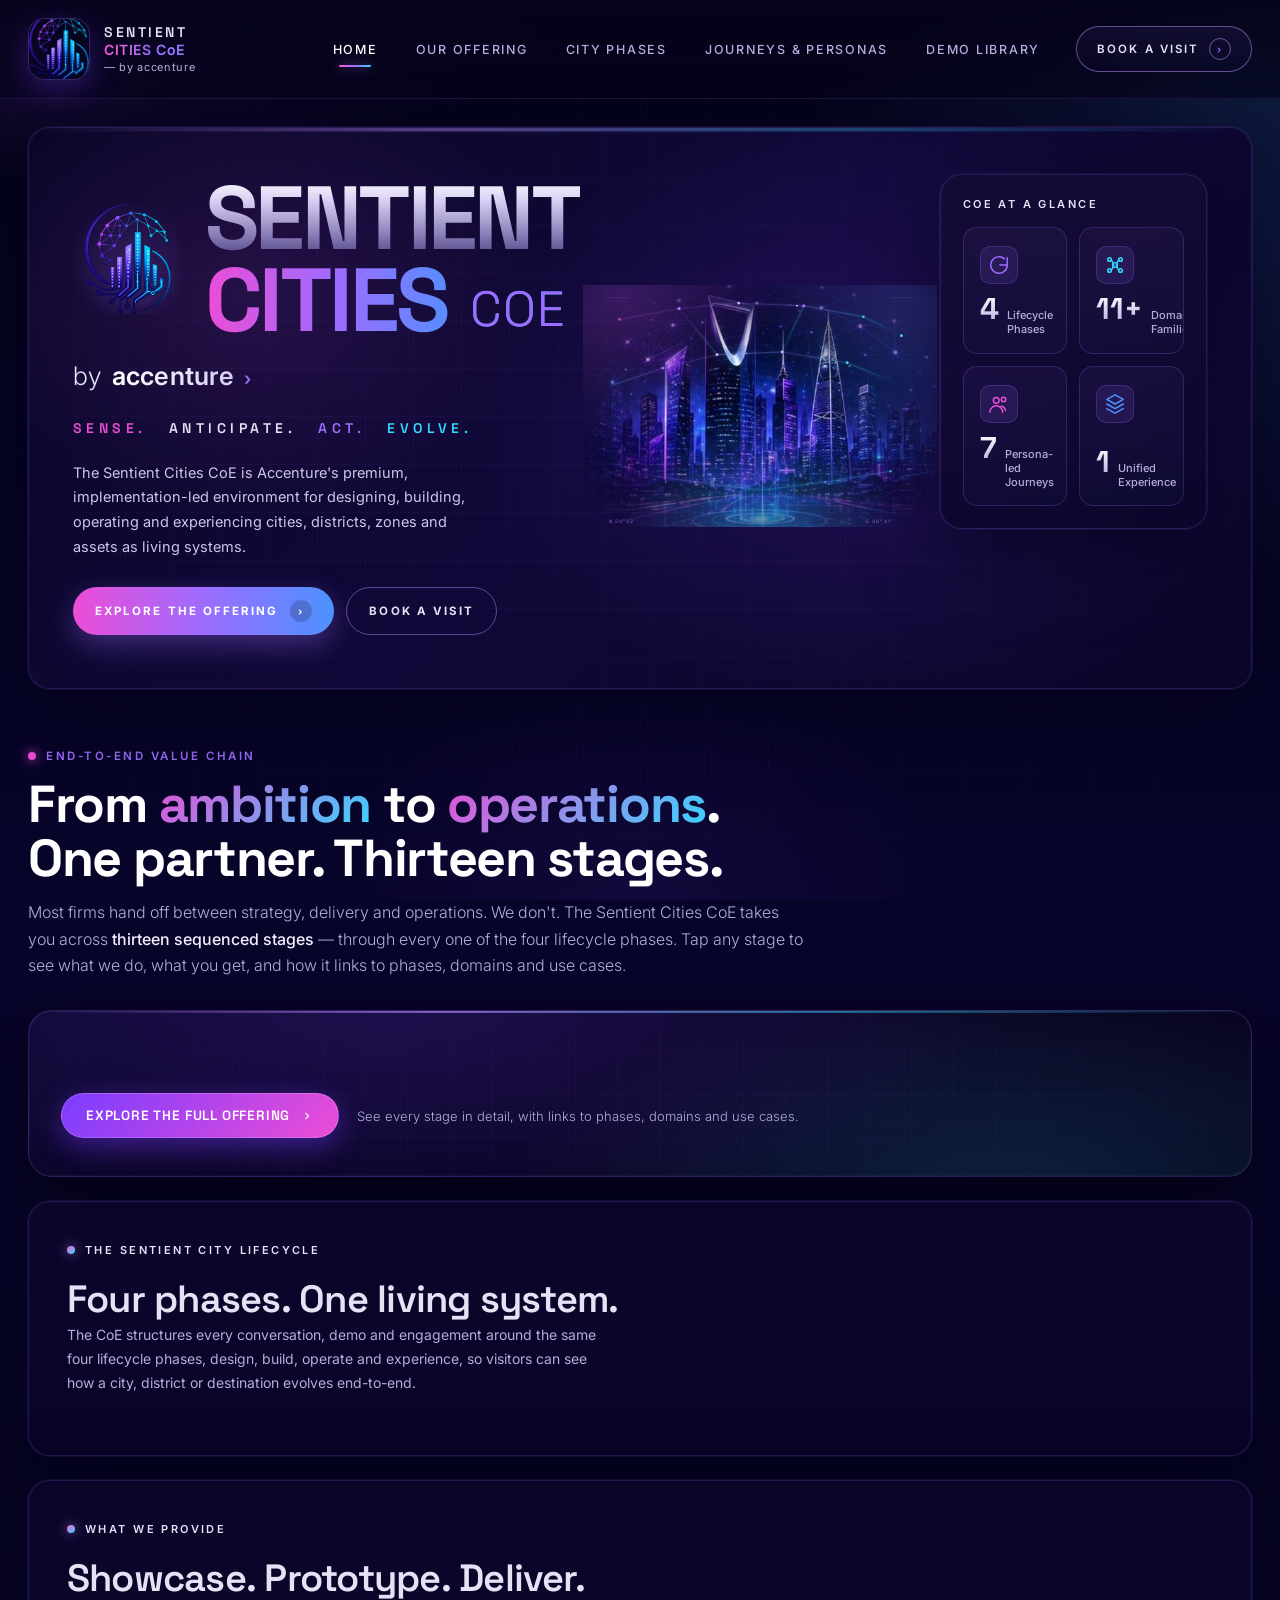
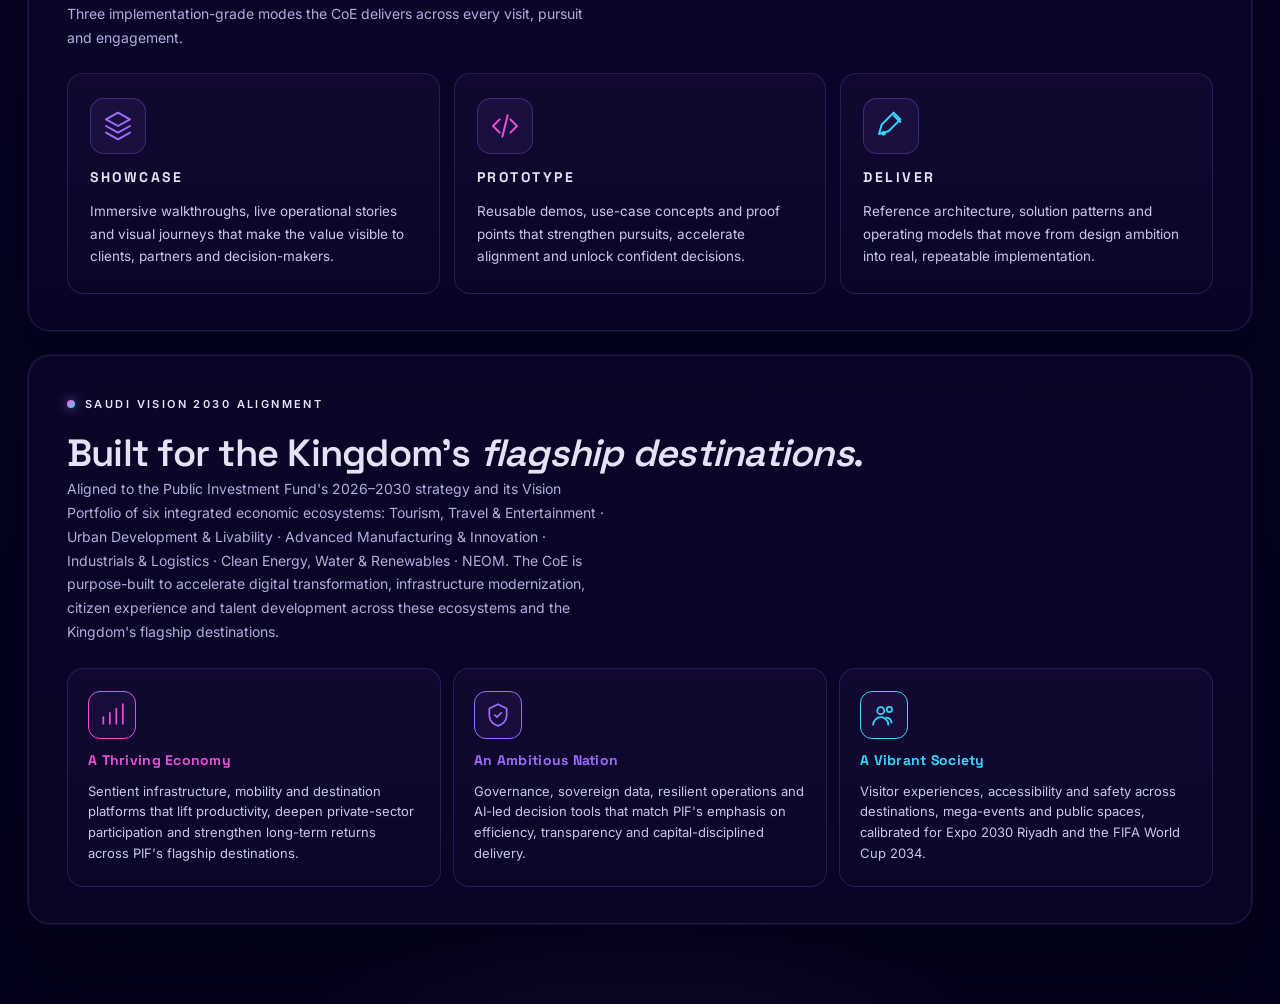
==== index.html @ a308af02 "Add files via upload" ====
<!DOCTYPE html>
<html lang="en">
<head>
<meta charset="UTF-8" />
<meta name="viewport" content="width=device-width, initial-scale=1.0" />
<title>Sentient Cities CoE | Accenture</title>
<link rel="preconnect" href="https://fonts.googleapis.com">
<link rel="preconnect" href="https://fonts.gstatic.com" crossorigin>
<link href="https://fonts.googleapis.com/css2?family=Space+Grotesk:wght@300;400;500;600;700&family=Inter:wght@300;400;500;600;700&display=swap" rel="stylesheet">
<link rel="stylesheet" href="css/main.css">
<link rel="stylesheet" href="css/chatbot.css">
</head>
<body>

<!-- ============ TOPBAR ============ -->
<header class="topbar">
  <div class="container topbar-inner">
    <div class="brand" onclick="goToView('home')" role="button" tabindex="0" aria-label="Go to Home">
      <div class="brand-mark">
        <img src="[data-uri]" alt="Sentient Cities CoE icon" />
      </div>
      <div class="brand-text">
        <span class="b1">Sentient</span>
        <span class="b2">CITIES <span class="coe">CoE</span></span>
        <span class="b3">by accenture</span>
      </div>
    </div>
    <nav class="nav">
      <button class="nav-btn active" data-view="home">Home</button>
      <button class="nav-btn" data-view="offering-view">Our Offering</button>
      <button class="nav-btn" data-view="offering">City Phases</button>
      <button class="nav-btn" data-view="journeys">Journeys &amp; Personas</button>
      <button class="nav-btn" data-view="demos">Demo Library</button>
      <button class="nav-cta" data-view="booking">Book a visit <span class="arr">›</span></button>
    </nav>
  </div>
</header>

<!-- ============ MAIN ============ -->
<main class="container">

  <!-- ====== HOME ====== -->
  <section id="home" class="view active">

    <!-- ===== HERO ===== -->
    <div class="hero">
      <div class="hero-inner">
        <!-- Copy column -->
        <div class="hero-copy">
          <div class="hero-title-row">
            <div class="hero-emblem">
              <img src="[data-uri]" alt="Sentient Cities CoE emblem" />
            </div>
            <h1>
              <span class="ln1">Sentient</span>
              <span class="ln2">Cities <span class="coe-mark">CoE</span></span>
            </h1>
          </div>
          <div class="byline">by <strong>accenture</strong> <span class="chev">›</span></div>
          <div class="signature">
            <span>Sense.</span><span>Anticipate.</span><span>Act.</span><span>Evolve.</span>
          </div>
          <p class="lede">The Sentient Cities CoE is Accenture's premium, implementation-led environment for designing, building, operating and experiencing cities, districts, zones and assets as living systems.</p>
          <div class="cta-row">
            <button class="btn primary" data-jump="offering">Explore the offering <span class="ar">›</span></button>
            <button class="btn secondary" data-jump="booking">Book a visit</button>
          </div>
        </div>

        <!-- Centerpiece visual: city skyline with neural orbit -->
        <div class="hero-visual">
          <img src="[data-uri]" alt="Sentient Saudi skyline with neural network" />
          <div class="net-overlay" aria-hidden="true">
            <svg viewBox="0 0 600 480" xmlns="http://www.w3.org/2000/svg">
              <defs>
                <linearGradient id="net-line" x1="0" y1="0" x2="1" y2="1">
                  <stop offset="0%" stop-color="#ec4dd6" stop-opacity=".0"/>
                  <stop offset="35%" stop-color="#9d6cff" stop-opacity=".55"/>
                  <stop offset="65%" stop-color="#34d8ff" stop-opacity=".55"/>
                  <stop offset="100%" stop-color="#34d8ff" stop-opacity=".0"/>
                </linearGradient>
                <filter id="glow" x="-50%" y="-50%" width="200%" height="200%">
                  <feGaussianBlur stdDeviation="2.5" result="blur"/>
                  <feMerge><feMergeNode in="blur"/><feMergeNode in="SourceGraphic"/></feMerge>
                </filter>
              </defs>
              <!-- Connecting links (digital network) -->
              <g stroke="url(#net-line)" stroke-width="1" fill="none" filter="url(#glow)" opacity=".85">
                <path d="M40 80 L150 60 L260 50 L380 55 L490 75 L560 110"/>
                <path d="M30 200 L120 170 L220 145 L340 140 L460 160 L555 200"/>
                <path d="M50 360 L180 380 L300 395 L420 380 L540 360"/>
                <path d="M150 60 L220 145 L340 140 L380 55"/>
                <path d="M260 50 L300 395" opacity=".4"/>
                <path d="M380 55 L420 380" opacity=".4"/>
                <path d="M120 170 L180 380" opacity=".4"/>
                <path d="M460 160 L540 360" opacity=".4"/>
              </g>
              <!-- Network nodes (pulsing) -->
              <g>
                <circle cx="40" cy="80" r="3" fill="#ec4dd6"><animate attributeName="r" values="2;4;2" dur="3.2s" repeatCount="indefinite"/><animate attributeName="opacity" values=".5;1;.5" dur="3.2s" repeatCount="indefinite"/></circle>
                <circle cx="150" cy="60" r="3" fill="#9d6cff"><animate attributeName="r" values="2;3.6;2" dur="2.8s" repeatCount="indefinite"/></circle>
                <circle cx="260" cy="50" r="3.5" fill="#cdb4ff"><animate attributeName="r" values="2.5;4.2;2.5" dur="3.6s" repeatCount="indefinite"/></circle>
                <circle cx="380" cy="55" r="3" fill="#9d6cff"><animate attributeName="r" values="2;3.8;2" dur="3s" repeatCount="indefinite"/></circle>
                <circle cx="490" cy="75" r="3" fill="#34d8ff"><animate attributeName="r" values="2;4;2" dur="3.4s" repeatCount="indefinite"/></circle>
                <circle cx="560" cy="110" r="2.6" fill="#34d8ff"/>
                <circle cx="120" cy="170" r="2.6" fill="#9d6cff"/>
                <circle cx="220" cy="145" r="2.6" fill="#cdb4ff"/>
                <circle cx="340" cy="140" r="2.6" fill="#cdb4ff"/>
                <circle cx="460" cy="160" r="2.6" fill="#34d8ff"/>
                <circle cx="180" cy="380" r="2.4" fill="#9d6cff" opacity=".7"/>
                <circle cx="420" cy="380" r="2.4" fill="#9d6cff" opacity=".7"/>
                <circle cx="540" cy="360" r="2.2" fill="#34d8ff" opacity=".7"/>
              </g>
              <!-- Light data sparks moving along paths -->
              <g fill="#fff">
                <circle r="1.6" opacity=".9">
                  <animateMotion dur="6s" repeatCount="indefinite" path="M40 80 L150 60 L260 50 L380 55 L490 75 L560 110"/>
                </circle>
                <circle r="1.2" opacity=".7">
                  <animateMotion dur="8s" repeatCount="indefinite" path="M30 200 L120 170 L220 145 L340 140 L460 160 L555 200"/>
                </circle>
              </g>
              <!-- Decorative scan ticks -->
              <g stroke="rgba(255,255,255,.18)" stroke-width=".8">
                <line x1="20" y1="430" x2="60" y2="430"/>
                <line x1="540" y1="430" x2="580" y2="430"/>
                <line x1="20" y1="40" x2="60" y2="40"/>
                <line x1="540" y1="40" x2="580" y2="40"/>
              </g>
              <g fill="rgba(189,142,255,.7)" font-family="'Space Grotesk',monospace" font-size="9" letter-spacing="2">
                <text x="20" y="455">N 24°42'</text>
                <text x="495" y="455">E 46°41'</text>
              </g>
            </svg>
          </div>
        </div>

        <!-- CoE at a glance card -->
        <aside class="glance-card">
          <h3>CoE at a Glance</h3>
          <div class="glance-grid">
            <div class="glance-tile">
              <div class="gicon" style="color:#9d6cff">
                <svg viewBox="0 0 24 24" fill="none" stroke="currentColor" stroke-width="1.6" stroke-linecap="round" stroke-linejoin="round">
                  <path d="M21 12a9 9 0 1 1-3-6.7"/>
                  <polyline points="21 4 21 12 13 12"/>
                </svg>
              </div>
              <div class="glance-stat">
                <span class="num">4</span>
                <span class="lbl">Lifecycle<br>Phases</span>
              </div>
            </div>
            <div class="glance-tile">
              <div class="gicon" style="color:#34d8ff">
                <svg viewBox="0 0 24 24" fill="none" stroke="currentColor" stroke-width="1.6" stroke-linecap="round" stroke-linejoin="round">
                  <circle cx="6" cy="6" r="2"/>
                  <circle cx="18" cy="6" r="2"/>
                  <circle cx="6" cy="18" r="2"/>
                  <circle cx="18" cy="18" r="2"/>
                  <circle cx="12" cy="12" r="2.6"/>
                  <line x1="8" y1="6" x2="10.6" y2="11.4"/>
                  <line x1="16" y1="6" x2="13.4" y2="11.4"/>
                  <line x1="8" y1="18" x2="10.6" y2="12.6"/>
                  <line x1="16" y1="18" x2="13.4" y2="12.6"/>
                </svg>
              </div>
              <div class="glance-stat">
                <span class="num">11+</span>
                <span class="lbl">Domain<br>Families</span>
              </div>
            </div>
            <div class="glance-tile">
              <div class="gicon" style="color:#ec4dd6">
                <svg viewBox="0 0 24 24" fill="none" stroke="currentColor" stroke-width="1.6" stroke-linecap="round" stroke-linejoin="round">
                  <circle cx="9" cy="8" r="3.2"/>
                  <path d="M2 21c0-4 3.5-7 7-7s7 3 7 7"/>
                  <circle cx="17" cy="7" r="2.4"/>
                  <path d="M14 14.5c2.5 0 4.5 1.6 5 4.5"/>
                </svg>
              </div>
              <div class="glance-stat">
                <span class="num">7</span>
                <span class="lbl">Persona-led<br>Journeys</span>
              </div>
            </div>
            <div class="glance-tile">
              <div class="gicon" style="color:#4c92ff">
                <svg viewBox="0 0 24 24" fill="none" stroke="currentColor" stroke-width="1.6" stroke-linecap="round" stroke-linejoin="round">
                  <path d="M3 7l9-5 9 5-9 5-9-5z"/>
                  <path d="M3 12l9 5 9-5"/>
                  <path d="M3 17l9 5 9-5"/>
                </svg>
              </div>
              <div class="glance-stat">
                <span class="num">1</span>
                <span class="lbl">Unified<br>Experience</span>
              </div>
            </div>
          </div>
        </aside>
      </div>
    </div>

    <!-- ===== VALUE CHAIN, 13 STAGES ===== -->
    <div class="vc-section">
      <div class="vc-eyebrow">End-to-End Value Chain</div>
      <h2 class="vc-headline">From <em>ambition</em> to <em>operations</em>. <br/>One partner. Thirteen stages.</h2>
      <p class="vc-lede">Most firms hand off between strategy, delivery and operations. We don't. The Sentient Cities CoE takes you across <strong>thirteen sequenced stages</strong> — through every one of the four lifecycle phases. Tap any stage to see what we do, what you get, and how it links to phases, domains and use cases.</p>

      <div class="vc-rail-wrap">
        <div class="vc-flow-line"></div>
        <div class="vc-rail" id="vcRail"></div>
        <div class="vc-cta-row">
          <button class="vc-cta-btn" data-jump="offering-view">
            Explore the full offering
            <svg viewBox="0 0 24 24"><path d="M8.59 16.59 13.17 12 8.59 7.41 10 6l6 6-6 6z"/></svg>
          </button>
          <span class="vc-cta-hint">See every stage in detail, with links to phases, domains and use cases.</span>
        </div>
      </div>
    </div>

    <!-- ===== LIFECYCLE STRIP ===== -->
    <div class="section">
      <div class="section-eyebrow">The Sentient City Lifecycle</div>
      <div class="section-head">
        <div>
          <h2>Four phases. One living system.</h2>
          <p>The CoE structures every conversation, demo and engagement around the same four lifecycle phases, design, build, operate and experience, so visitors can see how a city, district or destination evolves end-to-end.</p>
        </div>
      </div>
      <div class="lifecycle-grid" id="lifecycleStrip"></div>
    </div>

    <!-- ===== WHAT WE PROVIDE ===== -->
    <div class="section">
      <div class="section-eyebrow">What we provide</div>
      <div class="section-head">
        <div>
          <h2>Showcase. Prototype. Deliver.</h2>
          <p>Three implementation-grade modes the CoE delivers across every visit, pursuit and engagement.</p>
        </div>
      </div>
      <div class="provide-grid">
        <div class="provide-card">
          <div class="provide-icon" style="color:#9d6cff">
            <svg viewBox="0 0 24 24" fill="none" stroke="currentColor" stroke-width="1.5" stroke-linecap="round" stroke-linejoin="round">
              <path d="M3 7l9-5 9 5-9 5-9-5z"/>
              <path d="M3 12l9 5 9-5"/>
              <path d="M3 17l9 5 9-5"/>
            </svg>
          </div>
          <h4>Showcase</h4>
          <p>Immersive walkthroughs, live operational stories and visual journeys that make the value visible to clients, partners and decision-makers.</p>
        </div>
        <div class="provide-card">
          <div class="provide-icon" style="color:#ec4dd6">
            <svg viewBox="0 0 24 24" fill="none" stroke="currentColor" stroke-width="1.5" stroke-linecap="round" stroke-linejoin="round">
              <polyline points="8 7 3 12 8 17"/>
              <polyline points="16 7 21 12 16 17"/>
              <line x1="14" y1="4" x2="10" y2="20"/>
            </svg>
          </div>
          <h4>Prototype</h4>
          <p>Reusable demos, use-case concepts and proof points that strengthen pursuits, accelerate alignment and unlock confident decisions.</p>
        </div>
        <div class="provide-card">
          <div class="provide-icon" style="color:#34d8ff">
            <svg viewBox="0 0 24 24" fill="none" stroke="currentColor" stroke-width="1.5" stroke-linecap="round" stroke-linejoin="round">
              <path d="M5 11l-2 7 7-2 9-9-5-5-9 9z"/>
              <path d="M14 4l5 5"/>
              <circle cx="6.5" cy="17.5" r="1"/>
            </svg>
          </div>
          <h4>Deliver</h4>
          <p>Reference architecture, solution patterns and operating models that move from design ambition into real, repeatable implementation.</p>
        </div>
      </div>
    </div>

    <!-- ===== SAUDI VISION 2030 ===== -->
    <div class="section">
      <div class="section-eyebrow">Saudi Vision 2030 Alignment</div>
      <div class="section-head">
        <div>
          <h2>Built for the Kingdom's <em>flagship destinations</em>.</h2>
          <p>Aligned to the Public Investment Fund's 2026–2030 strategy and its Vision Portfolio of six integrated economic ecosystems: Tourism, Travel &amp; Entertainment · Urban Development &amp; Livability · Advanced Manufacturing &amp; Innovation · Industrials &amp; Logistics · Clean Energy, Water &amp; Renewables · NEOM. The CoE is purpose-built to accelerate digital transformation, infrastructure modernization, citizen experience and talent development across these ecosystems and the Kingdom's flagship destinations.</p>
        </div>
      </div>
      <div class="vision-wrap">
        <div class="vision-cards">
          <div class="v-card" style="--vColor:#ec4dd6">
            <div class="v-icon">
              <svg viewBox="0 0 24 24" fill="none" stroke="currentColor" stroke-width="1.6" stroke-linecap="round" stroke-linejoin="round">
                <line x1="4" y1="20" x2="4" y2="14"/>
                <line x1="10" y1="20" x2="10" y2="10"/>
                <line x1="16" y1="20" x2="16" y2="6"/>
                <line x1="22" y1="20" x2="22" y2="2"/>
              </svg>
            </div>
            <h4>A Thriving Economy</h4>
            <p>Sentient infrastructure, mobility and destination platforms that lift productivity, deepen private-sector participation and strengthen long-term returns across PIF's flagship destinations.</p>
          </div>
          <div class="v-card" style="--vColor:#9d6cff">
            <div class="v-icon">
              <svg viewBox="0 0 24 24" fill="none" stroke="currentColor" stroke-width="1.6" stroke-linecap="round" stroke-linejoin="round">
                <path d="M12 2 L4 6 v6 c0 5 3.5 8.5 8 10 4.5-1.5 8-5 8-10 V6 L12 2z"/>
                <path d="M9 12 l2 2 l4 -4"/>
              </svg>
            </div>
            <h4>An Ambitious Nation</h4>
            <p>Governance, sovereign data, resilient operations and AI-led decision tools that match PIF's emphasis on efficiency, transparency and capital-disciplined delivery.</p>
          </div>
          <div class="v-card" style="--vColor:#34d8ff">
            <div class="v-icon">
              <svg viewBox="0 0 24 24" fill="none" stroke="currentColor" stroke-width="1.6" stroke-linecap="round" stroke-linejoin="round">
                <circle cx="9" cy="8" r="3.2"/>
                <path d="M2 21c0-4 3.5-7 7-7s7 3 7 7"/>
                <circle cx="17" cy="7" r="2.4"/>
                <path d="M14 14.5c2.5 0 4.5 1.6 5 4.5"/>
              </svg>
            </div>
            <h4>A Vibrant Society</h4>
            <p>Visitor experiences, accessibility and safety across destinations, mega-events and public spaces, calibrated for Expo 2030 Riyadh and the FIFA World Cup 2034.</p>
          </div>
        </div>
        </div>
    </div>

    <!-- ===== CONTACT BAR ===== -->
  </section>

  <!-- ====== OFFERING ====== -->
  <section id="offering" class="view">
    <div class="section nm-section">
      <div class="section-eyebrow">Neural Offering Map</div>
      <div class="section-head">
        <div>
          <h2>The CoE as a living network.</h2>
          <p>Click any node to expand it. Phases reveal service lines. Service lines reveal use cases. Watch the network reconfigure as the conversation deepens.</p>
        </div>
        <div class="nm-controls">
          <button class="nm-reset" id="nmReset">
            <svg viewBox="0 0 24 24" width="14" height="14" fill="none" stroke="currentColor" stroke-width="1.8" stroke-linecap="round" stroke-linejoin="round">
              <path d="M3 12 a9 9 0 1 0 3-6.7"/><polyline points="3 4 3 10 9 10"/>
            </svg>
            Reset network
          </button>
        </div>
      </div>

      <div class="nm-canvas-wrap">
        <!-- Layer 1: connection lines (SVG) -->
        <svg class="nm-edges" id="nmEdges" preserveAspectRatio="none" aria-hidden="true">
          <defs>
            <linearGradient id="edge-grad" x1="0" y1="0" x2="1" y2="0">
              <stop offset="0%" stop-color="#ec4dd6" stop-opacity=".0"/>
              <stop offset="50%" stop-color="#9d6cff" stop-opacity=".75"/>
              <stop offset="100%" stop-color="#34d8ff" stop-opacity=".0"/>
            </linearGradient>
            <linearGradient id="edge-grad-active" x1="0" y1="0" x2="1" y2="0">
              <stop offset="0%" stop-color="#ec4dd6" stop-opacity=".4"/>
              <stop offset="50%" stop-color="#34d8ff" stop-opacity="1"/>
              <stop offset="100%" stop-color="#ec4dd6" stop-opacity=".4"/>
            </linearGradient>
            <linearGradient id="edge-grad-dim" x1="0" y1="0" x2="1" y2="0">
              <stop offset="0%" stop-color="#9d6cff" stop-opacity=".0"/>
              <stop offset="50%" stop-color="#9d6cff" stop-opacity=".25"/>
              <stop offset="100%" stop-color="#9d6cff" stop-opacity=".0"/>
            </linearGradient>
            <filter id="edge-glow"><feGaussianBlur stdDeviation="1.5"/></filter>
          </defs>
        </svg>

        <!-- Layer 2: nodes (DOM) -->
        <div class="nm-nodes" id="nmNodes"></div>

        <!-- Layer 3: ambient particles -->
        <div class="nm-particles" id="nmParticles"></div>

        <!-- Side detail card, fixed-position callout that updates with state -->
        <aside class="nm-side" id="nmSide">
          <div class="nm-side-inner" id="nmSideBody"></div>
        </aside>

        <!-- Breadcrumb / depth indicator -->
        <div class="nm-breadcrumb" id="nmBreadcrumb">
          <span class="nm-crumb active" data-depth="0">CoE</span>
        </div>
      </div>
    </div>
  </section>

  <!-- ====== JOURNEYS / PERSONAS ====== -->
  <section id="journeys" class="view">
    <div class="section">
      <div class="section-eyebrow">Journeys &amp; Personas</div>
      <div class="section-head">
        <div>
          <h2>The CoE comes to life through people.</h2>
          <p>Visitors experience the CoE through planners, designers, builders, operators, authorities and experience-led personas, each anchored in real domains and real outcomes.</p>
        </div>
      </div>
      <div class="persona-grid" id="personaGrid"></div>
    </div>
  </section>

  <!-- ====== DEMO LIBRARY ====== -->
  <section id="demos" class="view">
    <div class="section">
      <div class="section-eyebrow">Demo Library</div>
      <div class="section-head">
        <div>
          <h2>Four lifecycle views. One growing library.</h2>
          <p>Each demo is anchored in a lifecycle phase, a domain and a persona, ready to be loaded into a walkthrough, a pursuit or a workshop.</p>
        </div>
      </div>
      <div class="phase-switches" id="phaseSwitches"></div>
      <div id="demoViews"></div>
    </div>
  </section>

  <!-- ====== BOOKING ====== -->
  <section id="booking" class="view">
    <div class="section">
      <div class="section-eyebrow">Visit &amp; Booking Request</div>
      <div class="section-head">
        <div>
          <h2>Plan your visit.</h2>
          <p>Tell us your priorities, lifecycle focus, domain and visit format. We'll configure a walkthrough that matches your strategy, partners and stakeholders.</p>
        </div>
      </div>
      <div class="booking-grid">
        <form id="bookingForm" class="card">
          <div class="form-grid">
            <div><input required placeholder="Full name" name="name"></div>
            <div><input required type="email" placeholder="Work email" name="email"></div>
            <div><input placeholder="Organization" name="organization"></div>
            <div><input placeholder="Role / title" name="role"></div>
            <div>
              <select name="visitType" required>
                <option value="">Visit type</option>
                <option>Executive walkthrough</option>
                <option>Design sprint workshop</option>
                <option>Use-case deep dive</option>
                <option>Partner showcase</option>
                <option>Technical architecture session</option>
              </select>
            </div>
            <div>
              <select name="phase" required>
                <option value="">Primary lifecycle phase</option>
                <option>Design &amp; Master Plan</option>
                <option>Develop &amp; Build</option>
                <option>Operate &amp; Govern</option>
                <option>Experience &amp; Virtualize</option>
              </select>
            </div>
            <div>
              <select name="industry" required>
                <option value="">Primary industry / domain</option>
                <option>Construction</option>
                <option>Smart Venue / Buildings</option>
                <option>Utilities</option>
                <option>Government Services</option>
                <option>Mobility</option>
                <option>Healthcare</option>
                <option>Public Safety</option>
                <option>Education</option>
                <option>Hospitality</option>
                <option>Media</option>
                <option>Environment</option>
              </select>
            </div>
            <div>
              <select name="persona" required>
                <option value="">Closest visitor persona</option>
                <option>City Planner</option>
                <option>City Designer</option>
                <option>City Builder</option>
                <option>City Operator</option>
                <option>Public Authority</option>
                <option>City Visitor</option>
                <option>Entertainer</option>
              </select>
            </div>
            <div>
              <input required type="date" name="date" id="visitDate">
              <div class="calendar-note">Choose the preferred visit date.</div>
            </div>
            <div>
              <select name="time" required>
                <option value="">Preferred time window</option>
                <option>09:00–10:00</option>
                <option>10:00–11:00</option>
                <option>11:00–12:00</option>
                <option>13:00–14:00</option>
                <option>14:00–15:00</option>
                <option>15:00–16:00</option>
              </select>
            </div>
            <div class="full"><textarea name="objectives" placeholder="What do you want to see, discuss or validate during the visit?"></textarea></div>
            <div class="full" style="display:flex;gap:12px;flex-wrap:wrap;align-items:center;">
              <button class="btn primary" type="submit">Submit request <span class="ar">›</span></button>
              <button class="btn secondary" type="button" id="sampleFill">Load sample request</button>
            </div>
          </div>
          <div class="success" id="formSuccess"></div>
        </form>
        <div class="card">
          <h3 style="margin:0 0 14px;font-family:'Space Grotesk';font-weight:700;font-size:18px;">Visit structure preview</h3>
          <div class="summary-box">
            <div class="mini-label">Expected flow</div>
            <ol id="visitPreviewFlow" class="visit-preview-flow">
              <li>Strategic context and priorities</li>
              <li>Lifecycle and domain walkthrough</li>
              <li>Targeted persona-based demos</li>
              <li>Architecture and delivery discussion</li>
              <li>Next-step opportunities and partner mapping</li>
            </ol>
          </div>
          <div class="summary-box" style="margin-top:14px;">
            <div class="mini-label">Suggested themes</div>
            <div class="pill-row" id="visitPreviewThemes" style="margin-top:10px">
              <span class="vp-theme">Digital Twin</span>
              <span class="vp-theme">ICCC</span>
              <span class="vp-theme">Mobility</span>
              <span class="vp-theme">Public Safety</span>
              <span class="vp-theme">Utilities</span>
              <span class="vp-theme">Smart Venue</span>
              <span class="vp-theme">XR</span>
            </div>
          </div>
        </div>
      </div>
    </div>
  </section>

<!-- ===== OFFERING VIEW (NEW) ===== -->
<section id="offering-view" class="view">
  <!-- Sticky stage navigation rail -->
  <div class="ov-navrail">
    <div class="ov-navrail-inner" id="ovNavrail">
      <button class="ov-nav-pill active" data-stage="all">Overview</button>
      <!-- Stage pills generated by JS -->
    </div>
  </div>

  <!-- Hero panel -->
  <div class="ov-hero">
    <div class="ov-hero-grid"></div>
    <div class="ov-hero-glow"></div>
    <div class="ov-hero-content">
      <div class="ov-eyebrow">
        <span class="ov-dot"></span>END-TO-END VALUE CHAIN
      </div>
      <h1 class="ov-title">From <em>ambition</em> to <em>operations</em>.<br/>One partner. Thirteen stages.</h1>
      <p class="ov-lede">Most firms hand off between strategy and delivery. We don't. The Sentient Cities CoE takes a programme from the first whiteboard conversation through to running the city, across thirteen sequenced stages, four lifecycle phases and eleven domains. <strong>This is the hard middle that others leave open.</strong></p>
      <p class="ov-lede" style="margin-top:14px;font-size:14.5px;opacity:.85">Tap any stage below to see what's inside it.</p>
    </div>
  </div>

  <!-- Stage spine (full visual flow at top) -->
  <div class="ov-spine-wrap">
    <div class="ov-spine-eyebrow">THE 13-STAGE ENGAGEMENT VALUE CHAIN</div>
    <div class="ov-spine" id="ovSpine">
      <!-- Stage cards generated by JS -->
    </div>
  </div>

  <!-- Stage detail container -->
  <div class="ov-detail-container" id="ovDetailContainer">
    <!-- Detailed stage panels generated by JS -->
  </div>

  <!-- "Only Accenture" closing block -->
  <div class="ov-only-acn">
    <div class="ov-only-eyebrow">THE "ONLY ACCENTURE" MOVES</div>
    <h2 class="ov-only-title">What no other firm can credibly do.</h2>
    <div class="ov-only-grid">
      <div class="ov-only-card">
        <div class="ov-only-icon">⟶</div>
        <h4>Construction-to-operations twin continuity</h4>
        <p>Single twin instance from masterplan through operations, most competitors hand off a static as-built model.</p>
      </div>
      <div class="ov-only-card">
        <div class="ov-only-icon">✦</div>
        <h4>Song-led experience layer</h4>
        <p>Integrated into the operations twin, no other competitor brings creative, journey and operations together.</p>
      </div>
      <div class="ov-only-card">
        <div class="ov-only-icon">◈</div>
        <h4>Industry X (Industrial AI) depth</h4>
        <p>Manufacturing-grade OT expertise applied to city infrastructure, a level of operational rigor pure-plays can't match.</p>
      </div>
      <div class="ov-only-card">
        <div class="ov-only-icon">⊛</div>
        <h4>AI Refinery + Sentient agents</h4>
        <p>Agentic AI for planners, operators and citizens, production-grade, not a research demo.</p>
      </div>
      <div class="ov-only-card">
        <div class="ov-only-icon">◐</div>
        <h4>Client-side procurement &amp; PMO</h4>
        <p>Willing and able to sit on the client's side of the table with formal firewalls, most competitors can't or won't.</p>
      </div>
      <div class="ov-only-card">
        <div class="ov-only-icon">⬢</div>
        <h4>Sandbox-grade prototyping</h4>
        <p>Not slideware. A physical, instrumented environment where clients touch the future before they fund it.</p>
      </div>
    </div>
  </div>
</section>

</main>

<script>
<!-- ============================================================
     SENTIENT CITIES CoE, AI ADVISOR CHATBOT
     Powered by Claude Sonnet via Anthropic API
============================================================ -->

<!-- CHATBOT CSS -->
<style>
/* ---- Floating trigger button ---- */
.cbot-trigger{
  position:fixed;
  bottom:28px;left:28px;
  z-index:9000;
  display:flex;align-items:center;gap:10px;
  padding:12px 20px 12px 14px;
  border-radius:999px;
  background:linear-gradient(135deg,#7b3cff,#ec4dd6);
  border:1.5px solid rgba(255,255,255,.18);
  box-shadow:0 8px 32px rgba(123,60,255,.45), 0 2px 8px rgba(0,0,0,.4);
  cursor:pointer;
  font-family:'Space Grotesk',sans-serif;
  font-size:13.5px;font-weight:600;letter-spacing:.04em;
  color:#fff;
  transition:transform .2s ease,box-shadow .2s ease;
  animation: cbot-pulse 3s ease-in-out infinite;
}
.cbot-trigger:hover{
  transform:scale(1.05) translateY(-2px);
  box-shadow:0 12px 40px rgba(123,60,255,.6), 0 2px 8px rgba(0,0,0,.4);
  animation:none;
}
@keyframes cbot-pulse{
  0%,100%{box-shadow:0 8px 32px rgba(123,60,255,.45),0 2px 8px rgba(0,0,0,.4);}
  50%{box-shadow:0 8px 44px rgba(236,77,214,.65),0 2px 8px rgba(0,0,0,.4);}
}
.cbot-trigger-icon{
  width:30px;height:30px;
  background:rgba(255,255,255,.15);
  border-radius:50%;
  display:flex;align-items:center;justify-content:center;
  flex-shrink:0;
}
.cbot-trigger-icon svg{width:16px;height:16px;fill:#fff}
.cbot-trigger-dot{
  width:8px;height:8px;border-radius:50%;
  background:#34d8ff;
  box-shadow:0 0 8px #34d8ff;
  flex-shrink:0;
}

/* ---- Chat panel ---- */
.cbot-panel{
  position:fixed;
  bottom:90px;left:28px;
  width:min(420px, calc(100vw - 48px));
  height:min(600px, calc(100vh - 120px));
  z-index:9001;
  display:flex;flex-direction:column;
  border-radius:20px;
  background:linear-gradient(170deg,rgba(20,10,54,.97),rgba(8,4,28,.98));
  border:1px solid rgba(157,108,255,.30);
  box-shadow:0 32px 80px rgba(0,0,0,.7),0 0 0 1px rgba(255,255,255,.04);
  overflow:hidden;
  transform:translateY(20px) scale(.97);
  opacity:0;
  pointer-events:none;
  transition:transform .3s cubic-bezier(.16,1,.3,1), opacity .25s ease;
}
.cbot-panel.open{
  transform:translateY(0) scale(1);
  opacity:1;
  pointer-events:auto;
}

/* ---- Panel header ---- */
.cbot-header{
  flex-shrink:0;
  display:flex;align-items:center;gap:12px;
  padding:16px 18px;
  background:linear-gradient(90deg,rgba(123,60,255,.25),rgba(236,77,214,.12));
  border-bottom:1px solid rgba(157,108,255,.20);
}
.cbot-header-avatar{
  width:38px;height:38px;border-radius:50%;flex-shrink:0;
  background:linear-gradient(135deg,#7b3cff,#ec4dd6);
  display:flex;align-items:center;justify-content:center;
  box-shadow:0 0 16px rgba(123,60,255,.5);
}
.cbot-header-avatar svg{width:18px;height:18px;fill:#fff}
.cbot-header-info{flex:1;min-width:0}
.cbot-header-name{
  font-family:'Space Grotesk',sans-serif;
  font-size:13.5px;font-weight:700;letter-spacing:.04em;
  color:#f4f0ff;
}
.cbot-header-status{
  display:flex;align-items:center;gap:5px;
  font-family:'Inter',sans-serif;
  font-size:10.5px;font-weight:500;letter-spacing:.08em;text-transform:uppercase;
  color:#9d6cff;margin-top:1px;
}
.cbot-status-dot{
  width:6px;height:6px;border-radius:50%;
  background:#34d8ff;box-shadow:0 0 6px #34d8ff;
}
.cbot-close{
  width:28px;height:28px;border-radius:50%;
  background:rgba(255,255,255,.06);border:none;
  cursor:pointer;color:#b4adde;
  display:flex;align-items:center;justify-content:center;
  font-size:16px;line-height:1;
  transition:background .2s,color .2s;
  flex-shrink:0;
}
.cbot-close:hover{background:rgba(255,255,255,.14);color:#fff}

/* ---- Messages area ---- */
.cbot-messages{
  flex:1;overflow-y:auto;
  padding:18px 16px 10px;
  display:flex;flex-direction:column;gap:12px;
  scrollbar-width:thin;
  scrollbar-color:rgba(157,108,255,.25) transparent;
}
.cbot-messages::-webkit-scrollbar{width:4px}
.cbot-messages::-webkit-scrollbar-thumb{background:rgba(157,108,255,.25);border-radius:2px}

/* ---- Individual messages ---- */
.cbot-msg{
  display:flex;gap:8px;align-items:flex-start;
  animation:cbot-msg-in .25s ease;
}
@keyframes cbot-msg-in{from{opacity:0;transform:translateY(6px)}to{opacity:1;transform:none}}
.cbot-msg.user{flex-direction:row-reverse}
.cbot-msg-avatar{
  width:26px;height:26px;border-radius:50%;flex-shrink:0;
  background:linear-gradient(135deg,#7b3cff,#ec4dd6);
  display:flex;align-items:center;justify-content:center;
  box-shadow:0 0 10px rgba(123,60,255,.35);
  margin-top:2px;
}
.cbot-msg-avatar svg{width:13px;height:13px;fill:#fff}
.cbot-msg.user .cbot-msg-avatar{
  background:linear-gradient(135deg,#34d8ff,#5a3cff);
}
.cbot-msg-bubble{
  max-width:88%;
  padding:11px 14px;
  border-radius:14px;
  font-family:'Inter',sans-serif;
  font-size:13px;line-height:1.62;
  color:#e8e2ff;
  word-wrap:break-word;
  overflow-wrap:break-word;
}
/* Assistant responses can run a bit wider since they're often long-form */
.cbot-msg.assistant .cbot-msg-bubble{
  max-width:92%;
  background:rgba(123,60,255,.12);
  border:1px solid rgba(157,108,255,.20);
  border-bottom-left-radius:4px;
}
.cbot-msg.user .cbot-msg-bubble{
  background:linear-gradient(135deg,rgba(52,216,255,.12),rgba(90,60,255,.14));
  border:1px solid rgba(52,216,255,.20);
  border-bottom-right-radius:4px;
  color:#f0f8ff;
}
/* Formatted content within bubbles */
.cbot-msg-bubble strong{color:#cdb4ff;font-weight:600}
.cbot-msg-bubble em{color:#34d8ff;font-style:normal;font-weight:500}
.cbot-msg-bubble ul{margin:6px 0 6px 16px;padding:0}
.cbot-msg-bubble li{margin-bottom:3px}
.cbot-msg-bubble p{margin:0 0 6px}
.cbot-msg-bubble p:last-child{margin-bottom:0}

/* ---- Typing indicator ---- */
.cbot-typing{
  display:flex;gap:8px;align-items:center;
  padding:0 2px;
}
.cbot-typing-dots{
  display:flex;gap:4px;align-items:center;
  padding:10px 14px;
  background:rgba(123,60,255,.10);
  border:1px solid rgba(157,108,255,.18);
  border-radius:14px;border-bottom-left-radius:4px;
}
.cbot-typing-dots span{
  width:6px;height:6px;border-radius:50%;
  background:#9d6cff;
  animation:cbot-dot .8s ease-in-out infinite;
}
.cbot-typing-dots span:nth-child(2){animation-delay:.16s}
.cbot-typing-dots span:nth-child(3){animation-delay:.32s}
@keyframes cbot-dot{0%,80%,100%{opacity:.3;transform:scale(.8)}40%{opacity:1;transform:scale(1)}}

/* ---- Suggested prompts ---- */
.cbot-suggestions{
  flex-shrink:0;
  padding:8px 14px 0;
  display:flex;flex-wrap:wrap;gap:6px;
}
.cbot-suggestion{
  font-family:'Inter',sans-serif;
  font-size:11px;font-weight:500;letter-spacing:.03em;
  padding:5px 10px;
  border-radius:999px;
  background:rgba(157,108,255,.08);
  border:1px solid rgba(157,108,255,.22);
  color:#b4adde;
  cursor:pointer;
  transition:all .18s ease;
  white-space:nowrap;
}
.cbot-suggestion:hover{
  background:rgba(157,108,255,.18);
  border-color:rgba(189,142,255,.5);
  color:#f4f0ff;
  transform:translateY(-1px);
}

/* ---- Input area ---- */
.cbot-input-row{
  flex-shrink:0;
  display:flex;align-items:flex-end;gap:8px;
  padding:12px 14px 16px;
  border-top:1px solid rgba(157,108,255,.14);
  background:rgba(8,4,28,.5);
}
.cbot-input{
  flex:1;
  min-height:38px;max-height:110px;
  padding:9px 12px;
  border-radius:12px;
  background:rgba(255,255,255,.05);
  border:1px solid rgba(157,108,255,.22);
  color:#f4f0ff;
  font-family:'Inter',sans-serif;
  font-size:13px;line-height:1.5;
  resize:none;
  outline:none;
  transition:border-color .2s;
  overflow-y:auto;
  scrollbar-width:none;
}
.cbot-input:focus{border-color:rgba(157,108,255,.5)}
.cbot-input::placeholder{color:rgba(180,173,222,.4)}
.cbot-send{
  width:38px;height:38px;flex-shrink:0;
  border-radius:10px;
  background:linear-gradient(135deg,#7b3cff,#ec4dd6);
  border:none;cursor:pointer;
  display:flex;align-items:center;justify-content:center;
  transition:transform .15s,box-shadow .15s,opacity .15s;
  box-shadow:0 4px 14px rgba(123,60,255,.4);
}
.cbot-send:hover{transform:scale(1.08);box-shadow:0 6px 20px rgba(123,60,255,.55)}
.cbot-send:active{transform:scale(.95)}
.cbot-send:disabled{opacity:.4;cursor:not-allowed;transform:none}
.cbot-send svg{width:16px;height:16px;fill:#fff}

/* Mobile */
@media(max-width:600px){
  .cbot-trigger{bottom:18px;left:18px;padding:10px 16px 10px 12px;font-size:12.5px}
  .cbot-panel{bottom:76px;left:18px;width:calc(100vw - 36px);height:min(560px, calc(100vh - 100px))}
}
</style>

<!-- CHATBOT HTML -->
<!-- Floating trigger -->
<button class="cbot-trigger" id="cbotTrigger" aria-label="Open CoE AI Advisor" onclick="cbotToggle()">
  <span class="cbot-trigger-icon">
    <svg viewBox="0 0 24 24"><path d="M20 2H4a2 2 0 00-2 2v18l4-4h14a2 2 0 002-2V4a2 2 0 00-2-2zM9 11H7V9h2v2zm4 0h-2V9h2v2zm4 0h-2V9h2v2z"/></svg>
  </span>
  CoE AI Advisor
  <span class="cbot-trigger-dot"></span>
</button>

<!-- Chat panel -->
<div class="cbot-panel" id="cbotPanel" role="dialog" aria-label="Sentient Cities CoE AI Advisor">
  <div class="cbot-header">
    <div class="cbot-header-avatar">
      <svg viewBox="0 0 24 24"><path d="M12 2C6.48 2 2 6.48 2 12s4.48 10 10 10 10-4.48 10-10S17.52 2 12 2zm-2 14.5v-9l6 4.5-6 4.5z"/></svg>
    </div>
    <div class="cbot-header-info">
      <div class="cbot-header-name">Sentient Cities CoE Advisor</div>
      <div class="cbot-header-status">
        <span class="cbot-status-dot"></span>
        Powered by Accenture · AI
      </div>
    </div>
    <button class="cbot-close" onclick="cbotToggle()" aria-label="Close chat">✕</button>
  </div>

  <div class="cbot-messages" id="cbotMessages"></div>

  <div class="cbot-suggestions" id="cbotSuggestions" style="display:none"></div>

  <div class="cbot-input-row">
    <textarea
      class="cbot-input" id="cbotInput"
      placeholder="Ask about use cases, services, domains…"
      rows="1"
      onkeydown="cbotKeydown(event)"
      oninput="cbotAutoResize(this)"
    ></textarea>
    <button class="cbot-send" id="cbotSendBtn" onclick="cbotSend()" aria-label="Send message">
      <svg viewBox="0 0 24 24"><path d="M2.01 21L23 12 2.01 3 2 10l15 2-15 2z"/></svg>
    </button>
  </div>
</div>

<!-- API key config: replace placeholder or inject via GitHub Actions CI/CD -->
<script>
window.COE_CONFIG = { apiKey: '__ANTHROPIC_API_KEY__' };
</script>
<script src="js/app.js"></script>
<script src="js/chatbot.js"></script>
<script src="js/offering.js"></script>
</body>
</html>
---- css/main.css ----
:root{
  --bg-0:#05031a;
  --bg-1:#0a0628;
  --bg-2:#100838;
  --panel:rgba(14,8,46,.62);
  --panel-2:rgba(10,6,40,.78);
  --panel-stroke:rgba(157,108,255,.18);
  --panel-stroke-strong:rgba(189,142,255,.34);
  --text:#f4f0ff;
  --muted:#b4adde;
  --titanium:#e6e2f5;
  --magenta:#ec4dd6;
  --pink:#ff5cd7;
  --purple:#9d6cff;
  --violet:#7b3cff;
  --indigo:#5a3cff;
  --blue:#4c92ff;
  --cyan:#34d8ff;
  --teal:#5ee7ff;
  --gold:#ffd482;
  --shadow-panel: 0 0 0 1px rgba(157,108,255,.10), 0 24px 80px rgba(2,0,20,.55);
  --shadow-glow: 0 0 28px rgba(157,108,255,.30);
  --max:1480px;
  --r-lg:22px;
  --r-md:16px;
  --r-sm:12px;
}

*{box-sizing:border-box}
html{scroll-behavior:smooth}
body{
  margin:0;
  font-family:'Inter','Space Grotesk',ui-sans-serif,system-ui,sans-serif;
  color:var(--text);
  background:
    radial-gradient(1200px 800px at 8% -10%, rgba(123,60,255,.22), transparent 55%),
    radial-gradient(900px 700px at 100% 8%, rgba(76,146,255,.14), transparent 55%),
    radial-gradient(900px 700px at 50% 110%, rgba(189,77,214,.16), transparent 55%),
    linear-gradient(180deg,#04031a 0%, #07042a 35%, #050322 65%, #03021a 100%);
  overflow-x:hidden;
  min-height:100vh;
}

/* ambient grid */
body::before{
  content:"";
  position:fixed;inset:0;pointer-events:none;z-index:0;
  background-image:
    linear-gradient(rgba(157,108,255,.06) 1px, transparent 1px),
    linear-gradient(90deg, rgba(157,108,255,.06) 1px, transparent 1px);
  background-size:64px 64px;
  mask-image:radial-gradient(ellipse at 50% 50%, black 30%, transparent 90%);
}
/* corner ambient glows */
body::after{
  content:"";
  position:fixed;inset:0;pointer-events:none;z-index:0;
  background:
    radial-gradient(400px 300px at 0% 0%, rgba(189,77,214,.10), transparent 60%),
    radial-gradient(400px 300px at 100% 0%, rgba(52,216,255,.08), transparent 60%),
    radial-gradient(500px 400px at 50% 100%, rgba(123,60,255,.08), transparent 60%);
  mix-blend-mode:screen;
}

.container{
  width:min(var(--max), calc(100vw - 56px));
  margin:0 auto;
  position:relative;
  z-index:1;
}

a{text-decoration:none;color:inherit}
button{font:inherit;cursor:pointer}

/* ============ TOPBAR ============ */
.topbar{
  position:sticky;top:0;z-index:80;
  backdrop-filter: blur(20px);
  -webkit-backdrop-filter: blur(20px);
  background:linear-gradient(180deg, rgba(5,3,26,.92), rgba(5,3,26,.62));
  border-bottom:1px solid rgba(157,108,255,.16);
}
.topbar-inner{
  display:flex;align-items:center;justify-content:space-between;gap:24px;
  padding:18px 0;
}
.brand{display:flex;align-items:center;gap:14px;min-width:0;flex-shrink:0;cursor:pointer;transition:opacity .2s}
.brand:hover{opacity:.85}
.brand-mark{
  width:62px;height:62px;border-radius:16px;
  flex:0 0 auto;
  position:relative;
  overflow:hidden;
  border:1px solid rgba(157,108,255,.32);
  box-shadow: 0 10px 30px rgba(123,60,255,.30);
}
.brand-mark img{width:100%;height:100%;display:block;object-fit:cover}
.brand-mark svg{width:100%;height:100%;display:block}
.brand-text{display:flex;flex-direction:column;line-height:1.1}
.brand-text .b1{
  font-family:'Space Grotesk', sans-serif;
  font-size:14px;font-weight:600;
  letter-spacing:.18em;text-transform:uppercase;
  color:var(--titanium);
}
.brand-text .b2{
  font-size:14px;font-weight:600;
  background:linear-gradient(90deg, var(--pink), var(--purple) 50%, var(--cyan));
  -webkit-background-clip:text;background-clip:text;color:transparent;
  letter-spacing:.04em;
  margin-top:2px;
}
.brand-text .b2 .coe{color:var(--purple);font-weight:500;letter-spacing:.06em;-webkit-text-fill-color:var(--purple)}
.brand-text .b3{
  font-size:11px;color:var(--muted);
  letter-spacing:.06em;
  margin-top:3px;
  font-weight:400;
}
.brand-text .b3::before{content:"— "}

.nav{display:flex;align-items:center;gap:6px;flex-wrap:wrap;justify-content:flex-end}
.nav-btn{
  position:relative;
  background:transparent;
  border:none;
  color:var(--muted);
  padding:10px 16px;
  font-size:12.5px;
  font-weight:500;
  letter-spacing:.14em;
  text-transform:uppercase;
  transition:color .25s ease;
}
.nav-btn::after{
  content:"";
  position:absolute;left:50%;bottom:0;
  height:2px;width:0;
  background:linear-gradient(90deg, var(--pink), var(--purple), var(--cyan));
  transform:translateX(-50%);
  transition:width .3s ease;
  border-radius:2px;
  box-shadow:0 0 12px rgba(189,142,255,.7);
}
.nav-btn:hover{color:#fff}
.nav-btn.active{color:#fff}
.nav-btn.active::after{width:32px}

.nav-cta{
  display:inline-flex;align-items:center;gap:10px;
  margin-left:14px;
  padding:11px 20px;
  border-radius:999px;
  border:1px solid rgba(189,142,255,.5);
  background:linear-gradient(180deg, rgba(157,108,255,.08), rgba(157,108,255,.02));
  color:var(--titanium);
  font-size:11.5px;font-weight:600;
  letter-spacing:.18em;text-transform:uppercase;
  transition:.3s ease;
}
.nav-cta:hover{
  border-color:rgba(189,142,255,.85);
  background:linear-gradient(180deg, rgba(157,108,255,.18), rgba(52,216,255,.06));
  box-shadow:0 0 20px rgba(157,108,255,.30);
}
.nav-cta .arr{
  display:inline-grid;place-items:center;
  width:22px;height:22px;border-radius:50%;
  border:1px solid rgba(189,142,255,.55);
  font-size:10px;color:var(--purple);
}

/* ============ MAIN ============ */
main{padding:28px 0 80px}
.view{display:none;animation:fade .4s ease}
.view.active{display:block}
@keyframes fade{from{opacity:0;transform:translateY(8px)}to{opacity:1;transform:translateY(0)}}

/* ============ HERO ============ */
.hero{
  position:relative;
  border-radius:var(--r-lg);
  overflow:hidden;
  background:
    radial-gradient(700px 500px at 70% 50%, rgba(123,60,255,.18), transparent 60%),
    radial-gradient(500px 380px at 18% 30%, rgba(189,77,214,.14), transparent 60%),
    linear-gradient(135deg, #0a0628 0%, #100838 50%, #0a0628 100%);
  border:1px solid var(--panel-stroke);
  box-shadow:var(--shadow-panel);
}
.hero-inner{
  position:relative;
  display:grid;
  grid-template-columns: 1.05fr 1.05fr 0.95fr;
  gap:32px;
  padding:46px 44px 50px;
  min-height:560px;
  align-items:center;
}
/* hero subtle grid overlay */
.hero::before{
  content:"";position:absolute;inset:0;pointer-events:none;
  background-image:
    linear-gradient(rgba(157,108,255,.07) 1px, transparent 1px),
    linear-gradient(90deg, rgba(157,108,255,.07) 1px, transparent 1px);
  background-size:48px 48px;
  mask-image:radial-gradient(ellipse at 50% 50%, black 50%, transparent 100%);
  opacity:.7;
}
/* hero scan light */
.hero::after{
  content:"";position:absolute;left:0;right:0;top:0;height:3px;
  background:linear-gradient(90deg, transparent, rgba(189,142,255,.55), rgba(52,216,255,.4), transparent);
  filter:blur(1px);
}

.hero-copy h1{
  font-family:'Space Grotesk', sans-serif;
  margin:0;
  font-size:clamp(56px, 7vw, 96px);
  line-height:.92;
  letter-spacing:-.04em;
  font-weight:700;
  text-transform:uppercase;
}
.hero-title-row{
  display:flex;
  align-items:center;
  gap:22px;
  margin-bottom:6px;
}
.hero-emblem{
  flex:0 0 auto;
  width:clamp(72px, 9vw, 110px);
  aspect-ratio:1/1;
  position:relative;
  filter: drop-shadow(0 6px 24px rgba(157,108,255,.45));
  -webkit-mask-image: radial-gradient(circle at 50% 50%, black 60%, transparent 88%);
          mask-image: radial-gradient(circle at 50% 50%, black 60%, transparent 88%);
}
.hero-emblem img{
  width:100%;height:100%;display:block;
  object-fit:contain;
}
.hero-copy h1 .ln1{
  display:block;
  background:linear-gradient(180deg, #ffffff 0%, #d6cdf2 30%, #8a7fb8 70%, #4d3f80 100%);
  -webkit-background-clip:text;background-clip:text;color:transparent;
}
.hero-copy h1 .ln2{
  display:block;
  background:linear-gradient(90deg, #ec4dd6 0%, #9d6cff 35%, #4c92ff 70%, #34d8ff 100%);
  -webkit-background-clip:text;background-clip:text;color:transparent;
}
.hero-copy h1 .ln2 .coe-mark{
  font-weight:300;
  font-size:.55em;
  letter-spacing:.02em;
  vertical-align:middle;
  -webkit-text-fill-color:var(--purple);
  margin-left:4px;
}
.byline{
  margin-top:18px;
  font-size:clamp(20px, 2vw, 32px);
  font-weight:300;
  color:var(--titanium);
  display:flex;align-items:baseline;gap:10px;
  letter-spacing:.01em;
}
.byline strong{
  font-weight:600;
  background:linear-gradient(90deg, #fff, #d6cdf2);
  -webkit-background-clip:text;background-clip:text;color:transparent;
}
.byline .chev{color:var(--purple);font-weight:600;font-size:.7em}

.signature{
  display:flex;flex-wrap:wrap;gap:22px;
  margin-top:28px;
  font-family:'Space Grotesk',sans-serif;
  font-weight:600;
  letter-spacing:.32em;
  font-size:14px;
  text-transform:uppercase;
}
.signature span:nth-child(1){color:var(--magenta)}
.signature span:nth-child(2){color:var(--titanium)}
.signature span:nth-child(3){color:var(--purple)}
.signature span:nth-child(4){color:var(--cyan)}

.lede{
  margin-top:24px;
  max-width:46ch;
  line-height:1.7;
  color:#cdc6e8;
  font-size:14.5px;
}

.cta-row{display:flex;flex-wrap:wrap;gap:12px;margin-top:28px}
.btn{
  display:inline-flex;align-items:center;gap:12px;
  border:none;
  border-radius:999px;
  padding:13px 22px;
  font-size:11.5px;
  font-weight:700;
  letter-spacing:.18em;
  text-transform:uppercase;
  transition:.3s ease;
}
.btn .ar{
  display:inline-grid;place-items:center;
  width:22px;height:22px;border-radius:50%;
  font-size:10px;
  background:rgba(0,0,0,.18);
}
.btn.primary{
  background:linear-gradient(90deg, #ec4dd6 0%, #9d6cff 50%, #4c92ff 100%);
  color:#fff;
  box-shadow: 0 10px 28px rgba(157,108,255,.35);
}
.btn.primary:hover{transform:translateY(-1px);box-shadow:0 14px 36px rgba(157,108,255,.5)}
.btn.secondary{
  background:transparent;
  color:var(--titanium);
  border:1px solid rgba(189,142,255,.45);
}
.btn.secondary:hover{
  border-color:rgba(189,142,255,.85);
  background:rgba(157,108,255,.08);
}

/* ===== Hero centerpiece (city + neural sphere) ===== */
.hero-visual{
  position:relative;
  width:120%;
  margin-left:-10%;
  margin-right:-10%;
  aspect-ratio:5/3.4;
  max-width:none;
  /* No border, no rounded corners, no shadow — fully blends with hero panel */
}
.hero-visual img{
  width:100%;height:100%;display:block;
  object-fit:cover;
  position:relative;z-index:1;
  /* very soft feather - blends almost imperceptibly into the panel */
  -webkit-mask-image: radial-gradient(ellipse 65% 60% at 50% 52%, black 30%, rgba(0,0,0,.85) 50%, rgba(0,0,0,.4) 75%, transparent 100%);
          mask-image: radial-gradient(ellipse 65% 60% at 50% 52%, black 30%, rgba(0,0,0,.85) 50%, rgba(0,0,0,.4) 75%, transparent 100%);
  filter: saturate(1.05) contrast(1.02);
}
/* digital network overlay layered over the image */
.hero-visual .net-overlay{
  position:absolute;inset:-4%;pointer-events:none;z-index:2;
}
.hero-visual .net-overlay svg{width:100%;height:100%;display:block;overflow:visible}
/* atmospheric glows above the image */
.hero-visual::before{
  content:"";position:absolute;inset:0;pointer-events:none;z-index:3;
  background:
    radial-gradient(circle at 50% 105%, rgba(52,216,255,.30), transparent 45%),
    radial-gradient(circle at 12% 8%, rgba(189,77,214,.22), transparent 38%),
    radial-gradient(circle at 88% 14%, rgba(76,146,255,.16), transparent 42%);
  mix-blend-mode:screen;
}
.hero-visual svg{width:100%;height:100%;display:block}
@keyframes orbitSpin{from{transform:rotate(0)}to{transform:rotate(360deg)}}
@keyframes pulseDot{0%,100%{opacity:.4;r:1.6}50%{opacity:1;r:2.6}}
@keyframes ringPulse{0%,100%{opacity:.3;transform:scale(.92)}50%{opacity:.85;transform:scale(1.04)}}

/* ===== CoE at a Glance ===== */
.glance-card{
  align-self:start;
  background:linear-gradient(180deg, rgba(20,12,52,.82), rgba(10,6,40,.78));
  border:1px solid var(--panel-stroke);
  border-radius:var(--r-lg);
  padding:22px;
  box-shadow:var(--shadow-panel);
  backdrop-filter:blur(12px);
}
.glance-card h3{
  margin:0 0 16px;
  font-size:11px;letter-spacing:.22em;text-transform:uppercase;
  color:var(--titanium);
  font-weight:600;
}
.glance-grid{display:grid;grid-template-columns:1fr 1fr;gap:12px}
.glance-tile{
  position:relative;
  border:1px solid rgba(157,108,255,.22);
  border-radius:14px;
  padding:18px 16px 16px;
  background:linear-gradient(180deg, rgba(157,108,255,.06), rgba(76,146,255,.03));
  display:flex;flex-direction:column;gap:10px;
  min-height:120px;
  overflow:hidden;
  transition:.3s ease;
}
.glance-tile:hover{border-color:rgba(189,142,255,.5);transform:translateY(-2px)}
.glance-tile .gicon{
  width:38px;height:38px;
  display:grid;place-items:center;
  border-radius:10px;
  background:rgba(157,108,255,.12);
  border:1px solid rgba(157,108,255,.22);
}
.glance-tile .gicon svg{width:22px;height:22px}
.glance-stat{
  display:flex;align-items:baseline;gap:8px;
  margin-top:auto;
}
.glance-stat .num{
  font-family:'Space Grotesk',sans-serif;
  font-size:30px;font-weight:700;line-height:1;
  background:linear-gradient(180deg, #fff, #b4adde);
  -webkit-background-clip:text;background-clip:text;color:transparent;
}
.glance-stat .lbl{
  font-size:11px;line-height:1.3;color:var(--muted);
  font-weight:500;
}

/* ============ SECTION ============ */
.section{
  position:relative;
  margin-top:24px;
  padding:36px 38px;
  border-radius:var(--r-lg);
  background:
    linear-gradient(180deg, rgba(14,8,46,.62), rgba(10,6,40,.78));
  border:1px solid var(--panel-stroke);
  box-shadow:var(--shadow-panel);
  overflow:hidden;
}
.section::before{
  content:"";position:absolute;
  top:-1px;left:50px;right:50px;height:1px;
  background:linear-gradient(90deg, transparent, rgba(189,142,255,.5), rgba(52,216,255,.3), transparent);
}
.section-eyebrow{
  display:inline-flex;align-items:center;gap:10px;
  font-size:11px;letter-spacing:.22em;text-transform:uppercase;
  color:var(--titanium);font-weight:600;
  margin-bottom:18px;
}
.section-eyebrow::before{
  content:"";width:8px;height:8px;border-radius:50%;
  background:linear-gradient(135deg, var(--pink), var(--cyan));
  box-shadow:0 0 12px rgba(189,142,255,.7);
}
.section-head{
  display:flex;justify-content:space-between;align-items:end;gap:20px;
  flex-wrap:wrap;margin-bottom:24px;
}
.section-head h2{
  margin:0;
  font-family:'Space Grotesk',sans-serif;
  font-size:clamp(26px, 3vw, 38px);
  letter-spacing:-.02em;
  font-weight:600;
  color:var(--titanium);
}
.section-head p{
  margin:0;max-width:60ch;
  line-height:1.7;color:var(--muted);
  font-size:14px;
}

/* ============ LIFECYCLE STRIP ============ */
.lifecycle-grid{
  display:grid;
  grid-template-columns:repeat(4, 1fr);
  gap:14px;
  position:relative;
  align-items:stretch;
}
.lifecycle-item{position:relative;display:flex;align-items:stretch}
.lifecycle-card{
  flex:1;
  position:relative;
  padding:20px;
  border-radius:var(--r-md);
  background:linear-gradient(180deg, rgba(20,10,52,.86), rgba(12,6,40,.86));
  border:1px solid rgba(157,108,255,.22);
  display:flex;flex-direction:column;gap:14px;
  transition:.3s ease;
  overflow:hidden;
  min-height:200px;
}
.lifecycle-card::before{
  content:"";position:absolute;inset:0;pointer-events:none;
  background:radial-gradient(280px 180px at 100% 0%, var(--cardGlow,rgba(189,142,255,.16)), transparent 60%);
}
.lifecycle-card:hover{
  transform:translateY(-3px);
  border-color:rgba(189,142,255,.55);
  box-shadow:0 14px 40px rgba(123,60,255,.22);
}
.lifecycle-card .lc-top{display:flex;align-items:flex-start;gap:14px}
.lifecycle-card .lc-icon{
  width:48px;height:48px;border-radius:12px;
  display:grid;place-items:center;
  background:rgba(255,255,255,.04);
  border:1px solid currentColor;
  color:var(--cardColor,#9d6cff);
  flex-shrink:0;
}
.lifecycle-card .lc-icon svg{width:28px;height:28px}
.lifecycle-card .lc-title{
  font-family:'Space Grotesk',sans-serif;
  font-size:16px;font-weight:700;
  letter-spacing:.04em;text-transform:uppercase;
  line-height:1.15;
  color:var(--cardColor,#fff);
}
.lifecycle-card .lc-desc{
  font-size:13.5px;
  line-height:1.55;
  color:#dfd9f5;
  margin:0;
}
.lifecycle-card .lc-foot{
  margin-top:auto;
  padding-top:12px;
  border-top:1px solid rgba(157,108,255,.18);
  font-size:11px;letter-spacing:.16em;text-transform:uppercase;
  color:var(--muted);
  display:flex;align-items:center;gap:6px;flex-wrap:wrap;
}
.lifecycle-card .lc-foot .dot{width:3px;height:3px;border-radius:50%;background:var(--cardColor,#9d6cff);opacity:.7}
.lifecycle-arrow{
  width:34px;
  display:grid;place-items:center;
  flex-shrink:0;
  color:rgba(157,108,255,.55);
}
.lifecycle-arrow svg{width:24px;height:24px}

/* ============ WHAT WE PROVIDE ============ */
.provide-grid{
  display:grid;
  grid-template-columns:repeat(3, 1fr);
  gap:14px;
}
.provide-card{
  padding:24px 22px 26px;
  border-radius:var(--r-md);
  background:linear-gradient(180deg, rgba(20,10,52,.82), rgba(12,6,40,.82));
  border:1px solid rgba(157,108,255,.20);
  display:flex;flex-direction:column;gap:14px;
  transition:.3s ease;
}
.provide-card:hover{border-color:rgba(189,142,255,.5);transform:translateY(-2px)}
.provide-icon{
  width:56px;height:56px;
  display:grid;place-items:center;
  border-radius:14px;
  background:rgba(157,108,255,.08);
  border:1px solid rgba(157,108,255,.30);
  color:var(--purple);
}
.provide-icon svg{width:32px;height:32px}
.provide-card h4{
  margin:0;
  font-family:'Space Grotesk',sans-serif;
  font-size:14px;
  letter-spacing:.18em;
  text-transform:uppercase;
  color:var(--titanium);
  font-weight:700;
}
.provide-card p{
  margin:0;
  font-size:13.5px;
  line-height:1.65;
  color:#cdc6e8;
}

/* ============ HOME — VALUE CHAIN STAGES STRIP ============ */
.vchain-section{
  padding:80px 0 70px;
  position:relative;
}
.vchain-headrow{
  display:flex;align-items:flex-end;justify-content:space-between;gap:30px;
  margin-bottom:34px;
}
.vchain-headrow > div:first-child{flex:1;max-width:720px}
.vchain-headrow h2 em{
  font-style:normal;
  background:linear-gradient(90deg,#ec4dd6 10%,#9d6cff 50%,#34d8ff 90%);
  -webkit-background-clip:text;background-clip:text;-webkit-text-fill-color:transparent;
}
.vchain-explorer-cta{
  display:inline-flex;align-items:center;gap:8px;
  padding:11px 18px;border-radius:999px;
  background:linear-gradient(135deg,rgba(123,60,255,.22),rgba(236,77,214,.14));
  border:1px solid rgba(189,142,255,.42);
  color:#f4f0ff;
  font-family:'Space Grotesk',sans-serif;font-size:11.5px;font-weight:600;
  letter-spacing:.10em;text-transform:uppercase;
  cursor:pointer;
  transition:transform .2s,box-shadow .2s,border-color .2s;
  white-space:nowrap;
  flex-shrink:0;
}
.vchain-explorer-cta:hover{
  transform:translateY(-2px);
  box-shadow:0 12px 32px rgba(123,60,255,.4);
  border-color:rgba(236,77,214,.7);
}
.vchain-explorer-cta svg{width:13px;height:13px;fill:currentColor}

/* The 6 stage cards — horizontal flow with chevron connectors */
.vchain-flow{
  position:relative;
  display:grid;
  grid-template-columns:repeat(6,1fr);
  gap:8px;
  margin:0 -8px;
  padding:0 8px;
}
/* Background flow line behind cards */
.vchain-flow::before{
  content:'';
  position:absolute;
  left:6%;right:6%;top:60px;
  height:2px;
  background:linear-gradient(90deg,
    transparent 0%,
    rgba(236,77,214,.45) 8%,
    rgba(157,108,255,.6) 25%,
    rgba(90,60,255,.6) 42%,
    rgba(76,146,255,.6) 58%,
    rgba(52,216,255,.6) 75%,
    rgba(94,231,255,.45) 92%,
    transparent 100%);
  filter:blur(1px);
  pointer-events:none;
  z-index:0;
}

.vchain-card{
  position:relative;
  z-index:1;
  display:flex;flex-direction:column;align-items:center;
  padding:22px 14px 18px;
  border-radius:18px;
  background:linear-gradient(180deg,rgba(20,10,54,.6),rgba(8,4,28,.78));
  border:1px solid rgba(157,108,255,.18);
  cursor:pointer;
  text-align:center;
  transition:all .35s cubic-bezier(.16,1,.3,1);
  overflow:hidden;
}
.vchain-card::before{
  content:'';
  position:absolute;
  inset:0;
  background:radial-gradient(circle at 50% 0%, var(--stColor, #9d6cff) 0%, transparent 65%);
  opacity:0;
  transition:opacity .4s ease;
  pointer-events:none;
}
.vchain-card:hover{
  transform:translateY(-6px);
  border-color:var(--stColor, #9d6cff);
  box-shadow:0 18px 50px rgba(0,0,0,.5), 0 0 0 1px var(--stColor, #9d6cff) inset;
}
.vchain-card:hover::before{opacity:.16}

.vchain-num{
  font-family:'Space Grotesk',sans-serif;
  font-size:11px;font-weight:700;letter-spacing:.20em;
  color:var(--stColor, #9d6cff);
  margin-bottom:14px;
  position:relative;z-index:2;
}
.vchain-orb{
  width:74px;height:74px;
  border-radius:50%;
  display:flex;align-items:center;justify-content:center;
  background:radial-gradient(circle at 35% 30%, var(--stColor, #9d6cff), rgba(8,4,28,.95) 75%);
  border:1.5px solid var(--stColor, #9d6cff);
  margin-bottom:16px;
  box-shadow:0 0 30px var(--stColor, rgba(157,108,255,.5)),
             inset 0 0 22px rgba(255,255,255,.06);
  position:relative;z-index:2;
}
.vchain-orb svg{width:32px;height:32px;color:#f4f0ff;fill:none;stroke:currentColor;stroke-width:1.5;stroke-linecap:round;stroke-linejoin:round}
.vchain-orb::after{
  content:'';
  position:absolute;
  inset:-6px;
  border-radius:50%;
  border:1px solid var(--stColor, rgba(157,108,255,.3));
  opacity:.6;
  animation:vchain-orbit 4s ease-in-out infinite;
}
@keyframes vchain-orbit{
  0%,100%{transform:scale(1);opacity:.6}
  50%{transform:scale(1.08);opacity:.25}
}
.vchain-title{
  font-family:'Space Grotesk',sans-serif;
  font-size:14px;font-weight:700;letter-spacing:.02em;
  color:#f4f0ff;
  margin-bottom:8px;line-height:1.3;
  position:relative;z-index:2;
}
.vchain-sub{
  font-family:'Inter',sans-serif;
  font-size:11.5px;font-weight:400;line-height:1.5;
  color:#b4adde;
  margin-bottom:14px;
  position:relative;z-index:2;
}
.vchain-explore{
  margin-top:auto;
  display:inline-flex;align-items:center;gap:6px;
  font-family:'Inter',sans-serif;
  font-size:10.5px;font-weight:600;letter-spacing:.1em;text-transform:uppercase;
  color:var(--stColor, #9d6cff);
  position:relative;z-index:2;
  opacity:.85;
  transition:opacity .2s, gap .2s;
}
.vchain-card:hover .vchain-explore{opacity:1;gap:9px}
.vchain-explore svg{width:10px;height:10px;fill:currentColor}

@media(max-width:1100px){
  .vchain-flow{grid-template-columns:repeat(3,1fr);gap:14px}
  .vchain-flow::before{display:none}
}
@media(max-width:680px){
  .vchain-flow{grid-template-columns:repeat(2,1fr);gap:12px}
  .vchain-headrow{flex-direction:column;align-items:flex-start;gap:18px}
  .vchain-section{padding:50px 0 40px}
}
/* ============ VISION 2030 ============ */
.vision-wrap{
  display:block;
}
.vision-cards{display:grid;grid-template-columns:repeat(3,1fr);gap:12px}
.v-card{
  padding:22px 20px;
  border-radius:var(--r-md);
  background:linear-gradient(180deg, rgba(20,10,52,.82), rgba(12,6,40,.82));
  border:1px solid rgba(157,108,255,.20);
  display:flex;flex-direction:column;gap:12px;
  transition:.3s ease;
}
.v-card:hover{border-color:rgba(189,142,255,.5);transform:translateY(-2px)}
.v-icon{
  width:48px;height:48px;border-radius:12px;
  display:grid;place-items:center;
  background:rgba(157,108,255,.06);
  border:1px solid currentColor;
  color:var(--vColor, var(--purple));
}
.v-icon svg{width:26px;height:26px}
.v-card h4{
  margin:0;
  font-family:'Space Grotesk',sans-serif;
  font-size:14px;
  font-weight:700;
  color:var(--vColor, var(--titanium));
  letter-spacing:.02em;
}
.v-card p{margin:0;font-size:13px;line-height:1.6;color:#cdc6e8}

/* ============ OFFERING — NEURAL NETWORK MAP ============ */
.nm-section{padding:32px 32px 36px}
.nm-controls{display:flex;gap:8px;align-items:center}
.nm-reset{
  display:inline-flex;align-items:center;gap:8px;
  padding:9px 14px;border-radius:999px;
  background:rgba(157,108,255,.06);
  border:1px solid rgba(157,108,255,.30);
  color:var(--titanium);
  font-size:11px;letter-spacing:.16em;text-transform:uppercase;font-weight:600;
  transition:.25s ease;
}
.nm-reset:hover{
  background:rgba(157,108,255,.16);
  border-color:rgba(189,142,255,.6);
  color:#fff;
  box-shadow:0 0 18px rgba(157,108,255,.25);
}

.nm-canvas-wrap{
  position:relative;
  width:100%;
  height:760px;
  border-radius:var(--r-lg);
  border:1px solid var(--panel-stroke);
  background:
    radial-gradient(circle at 50% 50%, rgba(123,60,255,.20), transparent 60%),
    radial-gradient(circle at 12% 12%, rgba(189,77,214,.10), transparent 35%),
    radial-gradient(circle at 88% 88%, rgba(52,216,255,.08), transparent 35%),
    linear-gradient(180deg, rgba(8,4,28,.8), rgba(5,3,22,.85));
  overflow:hidden;
}
.nm-canvas-wrap::before{
  content:"";position:absolute;inset:0;pointer-events:none;
  background-image:radial-gradient(circle, rgba(157,108,255,.12) 1px, transparent 1px);
  background-size:36px 36px;
  opacity:.45;
  mask-image:radial-gradient(circle at center, black 45%, transparent 92%);
  -webkit-mask-image:radial-gradient(circle at center, black 45%, transparent 92%);
}
.nm-canvas-wrap::after{
  content:"";position:absolute;inset:0;pointer-events:none;
  background-image:
    linear-gradient(rgba(157,108,255,.05) 1px, transparent 1px),
    linear-gradient(90deg, rgba(157,108,255,.05) 1px, transparent 1px);
  background-size:120px 120px;
  mask-image:radial-gradient(circle at center, black 30%, transparent 80%);
  -webkit-mask-image:radial-gradient(circle at center, black 30%, transparent 80%);
}

.nm-edges{
  position:absolute;inset:0;width:100%;height:100%;
  z-index:1;pointer-events:none;
}
.nm-edges line, .nm-edges path{
  stroke-linecap:round;
  fill:none;
}
.nm-edges .edge{
  stroke-width:1.2;
  opacity:0;
  transition:opacity .5s ease, stroke-width .35s ease;
  filter:url(#edge-glow);
}
.nm-edges .edge.visible{opacity:.55}
.nm-edges .edge.active{
  opacity:1;
  stroke-width:1.8;
}
/* dim wins over active so a use-case selection can dim previously-active edges */
.nm-edges .edge.dim,
.nm-edges .edge.dim.active,
.nm-edges .edge.dim.visible{
  opacity:.18;
  stroke-width:.8;
  filter:none;
}
.nm-edges .edge-particle{
  fill:#fff;
  filter: drop-shadow(0 0 4px #34d8ff);
}

.nm-nodes{
  position:absolute;inset:0;
  z-index:2;pointer-events:none;
}

.nm-node{
  position:absolute;
  transform: translate(-50%, -50%) scale(.4);
  opacity:0;
  pointer-events:auto;
  cursor:pointer;
  transition:
    left .8s cubic-bezier(.55,.06,.18,1),
    top .8s cubic-bezier(.55,.06,.18,1),
    transform .55s cubic-bezier(.34, 1.56, .64, 1),
    opacity .45s ease,
    border-color .3s ease,
    box-shadow .3s ease,
    background .3s ease;
  border-radius:50%;
  display:flex;align-items:center;justify-content:center;
  text-align:center;
  background:
    radial-gradient(circle at 30% 26%, rgba(255,255,255,.18), transparent 30%),
    linear-gradient(160deg, rgba(20,10,52,.95), rgba(8,4,28,.95));
  border:1px solid rgba(157,108,255,.30);
  box-shadow:
    0 0 0 1px rgba(255,255,255,.04) inset,
    0 16px 36px rgba(0,0,0,.5),
    0 0 24px rgba(157,108,255,.18);
  font-family:'Space Grotesk',sans-serif;
}
.nm-node.in{
  transform: translate(-50%, -50%) scale(1);
  opacity:1;
}
.nm-node:hover{
  border-color:rgba(189,142,255,.8);
  box-shadow:
    0 0 0 1px rgba(255,255,255,.06) inset,
    0 18px 44px rgba(0,0,0,.55),
    0 0 36px rgba(189,142,255,.4);
}
.nm-node.active{
  transform: translate(-50%, -50%) scale(1.08);
  border-color: rgba(255,255,255,.55);
  box-shadow:
    0 0 0 1px rgba(255,255,255,.10) inset,
    0 22px 56px rgba(0,0,0,.6),
    0 0 50px var(--nodeColor, rgba(157,108,255,.65));
}

/* Core node */
.nm-node.core{
  width:172px;height:172px;
  font-size:14px;line-height:1.2;
  font-weight:700;letter-spacing:.06em;text-transform:uppercase;
  color:#fff;
  background:
    radial-gradient(circle at 30% 26%, rgba(255,255,255,.32), transparent 30%),
    radial-gradient(circle at center, rgba(157,108,255,.40), rgba(14,8,46,.95) 72%);
  border:1px solid rgba(189,142,255,.5);
  box-shadow:
    0 0 0 1px rgba(255,255,255,.08) inset,
    0 0 80px rgba(157,108,255,.45),
    inset 0 0 40px rgba(189,142,255,.18);
  cursor:default;
}
.nm-node.core::before{
  content:"";position:absolute;inset:-14px;border-radius:50%;
  border:1px dashed rgba(189,142,255,.30);
  animation: orbitSpin 35s linear infinite;
  pointer-events:none;
}
.nm-node.core::after{
  content:"";position:absolute;inset:-26px;border-radius:50%;
  border:1px solid rgba(189,142,255,.10);
  pointer-events:none;
}

/* Phase nodes */
.nm-node.phase{
  width:128px;height:128px;
  padding:14px;
  flex-direction:column;gap:6px;
  font-size:12px;font-weight:700;letter-spacing:.04em;
  text-transform:uppercase;line-height:1.15;
  color:var(--nodeColor, #fff);
}
.nm-node.phase .nm-node-title{
  color:var(--nodeColor, #fff);
}
.nm-node.phase .nm-node-meta{
  font-size:9.5px;font-weight:500;letter-spacing:.10em;
  color:var(--muted);text-transform:uppercase;
}

/* Service nodes (level 2) */
.nm-node.service{
  width:108px;height:108px;
  padding:12px;
  font-size:11px;font-weight:600;letter-spacing:.03em;
  line-height:1.2;
  color:#f0eaff;
}

/* Dim state — applied to non-active phases / services when something is focused.
   Still visible (whole network is exposed), but pushed back. */
.nm-node.dim{
  opacity:.32;
  filter:saturate(.5);
}
.nm-node.dim:hover{
  opacity:.7;
  filter:saturate(.85);
}
.nm-node.dim.in{
  transform: translate(-50%,-50%) scale(.78);
}
.nm-node.dim:hover.in{
  transform: translate(-50%,-50%) scale(.86);
}

/* Use case bubbles (level 3) — labeled, always-visible bubbles, NOT dots.
   Smaller than service nodes but readable without hover. */
.nm-node.usecase-bubble{
  width:auto;
  min-width:84px;
  max-width:138px;
  height:auto;
  min-height:48px;
  border-radius:22px;
  padding:9px 13px;
  font-family:'Inter',sans-serif;
  font-size:10.5px;
  font-weight:500;
  letter-spacing:.01em;
  line-height:1.3;
  color:#f0eaff;
  text-align:center;
  background:
    radial-gradient(circle at 30% 26%, rgba(255,255,255,.10), transparent 40%),
    linear-gradient(160deg, rgba(28,16,68,.95), rgba(12,6,40,.95));
  border:1px solid var(--nodeColor, rgba(189,142,255,.5));
  box-shadow:
    0 0 0 1px rgba(255,255,255,.04) inset,
    0 12px 28px rgba(0,0,0,.5),
    0 0 18px var(--nodeColor, rgba(157,108,255,.4));
}
.nm-node.usecase-bubble .nm-node-title{
  display:block;
  white-space:normal;
}
.nm-node.usecase-bubble:hover{
  transform:translate(-50%,-50%) scale(1.06);
  border-color: rgba(255,255,255,.7);
  box-shadow:
    0 0 0 1px rgba(255,255,255,.10) inset,
    0 16px 36px rgba(0,0,0,.55),
    0 0 32px var(--nodeColor, rgba(189,142,255,.65));
}

/* Legacy usecase micro-dot (kept for any leftover usage; not used in new flow) */
.nm-node.usecase{
  width:14px;height:14px;
  background:radial-gradient(circle at 30% 30%, #fff, var(--nodeColor, #9d6cff));
  border:none;
  box-shadow: 0 0 14px var(--nodeColor, rgba(157,108,255,.7));
  animation: pulse 3s infinite ease-in-out;
}
.nm-node.usecase:hover{
  transform: translate(-50%,-50%) scale(1.6);
  box-shadow: 0 0 28px var(--nodeColor, rgba(157,108,255,1));
}
.nm-node.usecase .nm-node-title{display:none}
.nm-node.usecase .nm-tooltip{
  position:absolute;
  bottom:calc(100% + 10px);left:50%;
  transform:translateX(-50%);
  background:rgba(8,4,28,.95);
  border:1px solid rgba(189,142,255,.4);
  color:#fff;
  font-family:'Inter',sans-serif;
  font-size:11px;font-weight:500;
  letter-spacing:.04em;
  padding:6px 10px;border-radius:8px;
  white-space:nowrap;
  pointer-events:none;
  opacity:0;
  transition:opacity .25s ease;
  box-shadow:0 8px 24px rgba(0,0,0,.5);
  z-index:10;
}
.nm-node.usecase:hover .nm-tooltip{opacity:1}
@keyframes pulse{0%,100%{opacity:.55}50%{opacity:1}}

/* Particles drifting in the background */
.nm-particles{
  position:absolute;inset:0;
  pointer-events:none;
  z-index:0;
}
.nm-particle{
  position:absolute;
  width:2px;height:2px;border-radius:50%;
  background:#fff;
  opacity:.35;
  animation: drift linear infinite;
}
@keyframes drift{
  0%{transform:translate(0,0);opacity:0}
  10%{opacity:.5}
  90%{opacity:.5}
  100%{transform:translate(var(--dx,40px), var(--dy,-60px));opacity:0}
}

/* Side panel — pinned to top-right of canvas, anchored at top, grows down */
.nm-side{
  position:absolute;
  top:18px;right:18px;
  bottom:auto;
  width:320px;
  z-index:5;
  border-radius:var(--r-md);
  background:linear-gradient(180deg, rgba(20,10,52,.92), rgba(12,6,40,.92));
  border:1px solid rgba(189,142,255,.35);
  backdrop-filter:blur(14px);
  -webkit-backdrop-filter:blur(14px);
  box-shadow: 0 30px 70px rgba(0,0,0,.45), 0 0 0 1px rgba(255,255,255,.04);
  pointer-events:auto;
  transition:opacity .35s ease;
  /* Vertical scaling — grows downward up to a limit, then scrolls inside */
  max-height: calc(100% - 36px);
  display:flex;
  flex-direction:column;
}
.nm-side-inner{
  padding:18px;
  overflow-y:auto;
  flex:1 1 auto;
  /* subtle scrollbar */
  scrollbar-width:thin;
  scrollbar-color: rgba(157,108,255,.35) transparent;
}
.nm-side-inner::-webkit-scrollbar{width:6px}
.nm-side-inner::-webkit-scrollbar-thumb{background:rgba(157,108,255,.30);border-radius:3px}
.nm-side-inner::-webkit-scrollbar-track{background:transparent}
.nm-side-tag{
  display:inline-flex;
  padding:5px 9px;
  font-size:10px;font-weight:700;letter-spacing:.18em;text-transform:uppercase;
  border-radius:999px;
  border:1px solid var(--sideColor, rgba(189,142,255,.5));
  color:var(--sideColor, var(--purple));
  margin-bottom:10px;
}
.nm-side h3{
  margin:0 0 8px;
  font-family:'Space Grotesk',sans-serif;
  font-size:20px;font-weight:700;line-height:1.2;
  color:var(--sideColor, #fff);
  letter-spacing:-.01em;
}
.nm-side p{
  margin:0;
  font-size:13px;line-height:1.55;
  color:#cdc6e8;
}
.nm-side-section{margin-top:14px}
.nm-side-section .mini-label{margin-bottom:8px;font-size:10px;display:flex;align-items:center;gap:8px;flex-wrap:wrap}
.nm-side-section .pill{font-size:10.5px;padding:5px 9px}

.nm-side-hint{
  font-size:9.5px;font-weight:500;letter-spacing:.10em;
  text-transform:uppercase;
  color:var(--muted);
  opacity:.7;
}
.nm-pill-clickable{
  cursor:pointer;
  transition:.2s ease;
}
.nm-pill-clickable:hover{
  background:rgba(157,108,255,.20) !important;
  border-color:rgba(189,142,255,.7) !important;
  color:#fff !important;
  transform:translateY(-1px);
  box-shadow:0 4px 12px rgba(157,108,255,.30);
}
.nm-side-block{
  background:rgba(157,108,255,.06);
  border-left:2px solid var(--sideColor, var(--purple));
  border-radius:0 10px 10px 0;
  padding:11px 14px;
  font-size:12.5px;line-height:1.55;
  color:#dfd9f5;
}
.nm-side-bench{
  border-left-color:var(--cyan);
  background:rgba(52,216,255,.05);
  font-style:italic;
  color:#cfe9f5;
}
.nm-side-back{
  background:none;border:none;
  color:var(--muted);
  font-size:11px;letter-spacing:.10em;
  text-transform:uppercase;
  font-family:'Inter',sans-serif;
  font-weight:600;
  cursor:pointer;
  padding:6px 0;
  transition:.2s ease;
}
.nm-side-back:hover{color:#fff}

/* Breadcrumb */
.nm-breadcrumb{
  position:absolute;
  top:18px;left:18px;
  z-index:5;
  display:flex;align-items:center;gap:6px;
  padding:7px 12px;
  border-radius:999px;
  background:rgba(8,4,28,.85);
  border:1px solid rgba(157,108,255,.25);
  backdrop-filter:blur(8px);
  font-size:11px;letter-spacing:.08em;
  color:var(--muted);
  pointer-events:auto;
}
.nm-crumb{
  display:inline-flex;align-items:center;gap:4px;
  padding:3px 8px;border-radius:999px;
  cursor:pointer;
  transition:.2s ease;
  white-space:nowrap;
  text-transform:uppercase;
  font-weight:600;
  letter-spacing:.10em;
}
.nm-crumb:hover{color:#fff}
.nm-crumb.active{
  color:#fff;
  background:rgba(157,108,255,.18);
  border:1px solid rgba(189,142,255,.45);
  padding:3px 9px;
}
.nm-crumb-sep{
  color:rgba(157,108,255,.4);
  font-size:10px;
}

/* Common card / pill / mini-label kept for use elsewhere */
.card{
  padding:18px;
  border-radius:var(--r-md);
  background:linear-gradient(180deg, rgba(20,10,52,.82), rgba(12,6,40,.82));
  border:1px solid rgba(157,108,255,.20);
}
.mini-label{
  font-size:11px;letter-spacing:.18em;text-transform:uppercase;
  color:var(--titanium);font-weight:600;margin-bottom:10px;
}
.pill-row{display:flex;flex-wrap:wrap;gap:7px}
.pill{
  padding:7px 12px;border-radius:999px;
  background:rgba(157,108,255,.08);
  border:1px solid rgba(157,108,255,.22);
  color:#dfd9f5;font-size:11.5px;font-weight:500;
}
.phase-tag{
  display:inline-flex;
  padding:6px 11px;border-radius:999px;
  font-size:10.5px;letter-spacing:.16em;text-transform:uppercase;
  border:1px solid currentColor;
  font-weight:600;
  margin-bottom:10px;
}
.service-list{display:grid;gap:10px;margin-top:8px}
.service-item{
  padding:14px;border-radius:14px;
  border:1px solid rgba(157,108,255,.18);
  background:rgba(157,108,255,.04);
  opacity:0;transform:translateY(8px);
  animation:rise .35s ease forwards;
}
@keyframes rise{to{opacity:1;transform:translateY(0)}}
.service-item h4{margin:0 0 6px;font-size:14px;font-weight:600;color:#fff}

/* ============ JOURNEYS / PERSONAS ============ */
.persona-grid{
  display:grid;
  grid-template-columns:repeat(3, 1fr);
  gap:14px;
}
.persona-card{
  padding:20px;
  border-radius:var(--r-md);
  background:linear-gradient(180deg, rgba(20,10,52,.82), rgba(12,6,40,.82));
  border:1px solid rgba(157,108,255,.20);
  transition:.3s ease;
  display:flex;flex-direction:column;gap:12px;
}
.persona-card:hover{border-color:rgba(189,142,255,.5);transform:translateY(-2px)}
.persona-card h3{
  margin:0;font-family:'Space Grotesk',sans-serif;
  font-size:18px;font-weight:700;color:#fff;
}
.persona-card p{margin:0;font-size:13px;line-height:1.6;color:#cdc6e8}

/* ============ DEMO LIBRARY ============ */
.phase-switches{
  display:flex;flex-wrap:wrap;gap:10px;margin-bottom:20px;
}
.phase-switch{
  flex:1;min-width:200px;
  padding:12px 16px;border-radius:14px;
  background:rgba(157,108,255,.04);
  border:1px solid rgba(157,108,255,.20);
  color:var(--muted);
  font-family:'Space Grotesk',sans-serif;
  font-size:12px;font-weight:600;
  letter-spacing:.14em;text-transform:uppercase;
  transition:.3s ease;
  text-align:center;
}
.phase-switch:hover{border-color:rgba(189,142,255,.45);color:#fff}
.phase-switch.active{
  color:#fff;
  border-color:rgba(189,142,255,.6);
  background:linear-gradient(180deg, rgba(157,108,255,.20), rgba(76,146,255,.06));
  box-shadow:0 0 18px rgba(157,108,255,.20);
}
.demo-phase-view{display:none}
.demo-phase-view.active{display:block;animation:fade .3s ease}

.demo-grid{display:grid;grid-template-columns:repeat(2,1fr);gap:14px}
.demo-card{
  padding:0;overflow:hidden;
  border-radius:var(--r-md);
  background:linear-gradient(180deg, rgba(20,10,52,.82), rgba(12,6,40,.82));
  border:1px solid rgba(157,108,255,.20);
  transition:.3s ease;
}
.demo-card:hover{border-color:rgba(189,142,255,.5);transform:translateY(-2px)}
.thumb{
  aspect-ratio:16/9;
  position:relative;display:flex;align-items:center;justify-content:center;flex-direction:column;gap:14px;
  overflow:hidden;
  padding:24px;
}
.thumb .thumb-bg{
  position:absolute;inset:0;z-index:0;
  background:
    radial-gradient(circle at 24% 20%, rgba(255,255,255,.10), transparent 25%),
    radial-gradient(circle at 76% 80%, var(--thumbColor, #9d6cff), transparent 55%),
    linear-gradient(135deg, rgba(20,10,52,.95), rgba(10,6,40,.95));
  opacity:.92;
  transition:transform .6s ease, opacity .4s ease;
}
.thumb .thumb-bg::before{
  content:"";position:absolute;inset:0;
  background-image:
    linear-gradient(rgba(255,255,255,.04) 1px, transparent 1px),
    linear-gradient(90deg, rgba(255,255,255,.04) 1px, transparent 1px);
  background-size:24px 24px;
  mask-image:radial-gradient(circle at 50% 50%, black 40%, transparent 80%);
}
.demo-card:hover .thumb-bg{transform:scale(1.06);opacity:1}
.thumb-icon{
  position:relative;z-index:1;
  width:56px;height:56px;
  display:grid;place-items:center;
  border-radius:14px;
  background:rgba(0,0,0,.32);
  border:1px solid rgba(255,255,255,.22);
  backdrop-filter:blur(8px);
  transition:transform .35s ease;
}
.thumb-icon svg{width:32px;height:32px}
.demo-card:hover .thumb-icon{transform:translateY(-2px)}
.thumb-label{
  position:relative;z-index:1;
  font-family:'Space Grotesk',sans-serif;
  font-size:13px;
  font-weight:700;
  letter-spacing:.14em;
  text-transform:uppercase;
  color:#fff;
  text-align:center;
  text-shadow:0 2px 12px rgba(0,0,0,.5);
}
.thumb::after{
  content:"";position:absolute;inset:0;pointer-events:none;z-index:1;
  background:
    linear-gradient(transparent 0 65%, rgba(0,0,0,.40)),
    radial-gradient(circle at 88% 12%, rgba(52,216,255,.18), transparent 22%);
}
.play{
  position:absolute;
  bottom:14px;right:14px;
  width:42px;height:42px;border-radius:50%;
  display:grid;place-items:center;
  background:rgba(255,255,255,.12);
  border:1px solid rgba(255,255,255,.30);
  backdrop-filter:blur(10px);
  z-index:2;
  transition:.3s ease;
}
.play::before{
  content:"";
  border-style:solid;
  border-width:7px 0 7px 11px;
  border-color:transparent transparent transparent #fff;
  margin-left:3px;
}
.demo-card:hover .play{background:rgba(255,255,255,.22);transform:scale(1.08)}
.demo-body{padding:18px}
.demo-body h3{margin:0 0 6px;font-family:'Space Grotesk',sans-serif;font-size:17px;font-weight:700}
.demo-body p{margin:0;font-size:13px;color:#cdc6e8;line-height:1.55}
.demo-meta{display:flex;flex-wrap:wrap;gap:6px;margin:12px 0 12px}
.tag{font-size:10.5px;padding:6px 10px;border-radius:999px;background:rgba(157,108,255,.08);border:1px solid rgba(157,108,255,.22);color:#dfd9f5;letter-spacing:.06em}
.demo-link{
  display:inline-flex;align-items:center;gap:6px;
  font-size:12px;font-weight:600;color:var(--cyan);
  letter-spacing:.06em;
}

/* ============ BOOKING ============ */
.booking-grid{display:grid;grid-template-columns: 1.05fr .95fr;gap:20px}
.form-grid{display:grid;grid-template-columns:1fr 1fr;gap:14px}
.form-grid .full{grid-column:1 / -1}
.form-grid input,.form-grid select,.form-grid textarea{
  width:100%;
  background:rgba(157,108,255,.05);
  color:#fff;
  border:1px solid rgba(157,108,255,.22);
  border-radius:14px;
  padding:14px 16px;
  outline:none;
  font:inherit;
  font-size:13.5px;
  transition:.25s ease;
}
.form-grid input:focus,.form-grid select:focus,.form-grid textarea:focus{
  border-color:rgba(189,142,255,.7);
  background:rgba(157,108,255,.08);
  box-shadow:0 0 0 3px rgba(157,108,255,.10);
}
.form-grid textarea{min-height:140px;resize:vertical}
.form-grid select option{color:#000;background:#fff}

/* Date input: white calendar icon + clickable across the full field */
.form-grid input[type="date"]{
  /* Full field acts as a click target for the picker */
  cursor:pointer;
  position:relative;
  /* Keep the value text white like other inputs */
  color-scheme:dark;
}
/* Make the native calendar icon white in WebKit/Blink */
.form-grid input[type="date"]::-webkit-calendar-picker-indicator{
  /* Filter inverts the default dark icon to white */
  filter:invert(1) brightness(2);
  cursor:pointer;
  opacity:.85;
  transition:opacity .2s ease;
}
.form-grid input[type="date"]::-webkit-calendar-picker-indicator:hover{
  opacity:1;
}
/* Hide the date editing controls so anywhere-click feels uniform */
.form-grid input[type="date"]::-webkit-datetime-edit{
  cursor:pointer;
}
.summary-box{
  padding:18px;
  border-radius:14px;
  background:rgba(157,108,255,.05);
  border:1px solid rgba(157,108,255,.20);
}
.summary-box .tiny{font-size:13px;line-height:1.7;color:#cdc6e8;margin:0}
.calendar-note{margin-top:8px;font-size:12px;color:var(--muted)}
.success{
  display:none;margin-top:16px;
  padding:14px;border-radius:14px;
  background:rgba(94,231,255,.10);
  border:1px solid rgba(94,231,255,.40);
  color:#cef5ff;font-size:13.5px;
}

/* ============ CONTACT BAR (FOOTER) ============ */
.contact-bar{
  margin-top:24px;
  padding:28px 36px;
  border-radius:var(--r-lg);
  background:linear-gradient(180deg, rgba(14,8,46,.62), rgba(10,6,40,.78));
  border:1px solid var(--panel-stroke);
  box-shadow:var(--shadow-panel);
  display:grid;
  grid-template-columns: 1fr auto;
  gap:24px;align-items:center;
}
.contact-info{
  display:flex;gap:32px;flex-wrap:wrap;
  font-size:13px;color:#cdc6e8;
}
.contact-info .ci{display:flex;flex-direction:column;gap:4px}
.contact-info .lbl{font-size:10.5px;letter-spacing:.18em;text-transform:uppercase;color:var(--purple);font-weight:600}
.contact-info .val{color:#fff}
.contact-foot{font-size:11px;color:var(--muted);letter-spacing:.06em}

/* ============ RESPONSIVE ============ */
@media (max-width:1180px){
  .hero-inner{grid-template-columns: 1fr 1fr; gap:24px}
  .hero-visual{grid-column:1 / -1; max-width:520px}
  .nm-canvas-wrap{height:680px}
  .nm-side{width:260px}
  .booking-grid{grid-template-columns:1fr}
  .lifecycle-grid{grid-template-columns:1fr 1fr}
  .lifecycle-arrow{display:none}
  .provide-grid{grid-template-columns:1fr 1fr}
  .vision-cards{grid-template-columns:1fr 1fr 1fr}
  .demo-grid{grid-template-columns:1fr 1fr}
  .persona-grid{grid-template-columns:1fr 1fr}
  .form-grid{grid-template-columns:1fr 1fr}
}
@media (max-width:920px){
  /* Neural map: side panel moves below the canvas, canvas becomes more square */
  .nm-canvas-wrap{height:520px}
  .nm-section .section-head{flex-direction:column;align-items:flex-start;gap:12px}
}
@media (max-width:780px){
  .container{width:min(var(--max), calc(100vw - 28px))}
  .topbar-inner{flex-direction:column;align-items:flex-start;gap:14px}
  .nav{justify-content:flex-start;width:100%;flex-wrap:wrap}
  .nav-cta{margin-left:0}
  .hero-inner{grid-template-columns:1fr;padding:28px 18px;min-height:auto}
  .hero-title-row{gap:14px}
  .hero-emblem{width:64px}
  .hero-visual{width:108%;margin-left:-4%;margin-right:-4%}
  .glance-grid{grid-template-columns:1fr 1fr}
  .lifecycle-grid,.provide-grid,.vision-cards,.demo-grid,.persona-grid,.form-grid{grid-template-columns:1fr}
  .section{padding:24px 18px}
  .nm-section{padding:22px 14px}

  /* Mobile neural map: side panel docks at bottom of canvas as full-width strip */
  .nm-canvas-wrap{
    height:760px;
    overflow:hidden;
  }
  .nm-side{
    position:absolute;
    top:auto;
    left:0;right:0;bottom:0;
    width:auto;
    max-height:50%;
    border-radius:0;
    border-left:none;border-right:none;border-bottom:none;
    border-top:1px solid rgba(189,142,255,.45);
    background:linear-gradient(180deg, rgba(8,4,28,.95), rgba(12,6,40,.98));
    box-shadow: 0 -16px 50px rgba(0,0,0,.45);
    overflow:hidden;
    z-index:10;
  }
  .nm-side-inner{padding:14px 18px}
  .nm-breadcrumb{
    top:10px;left:10px;
    font-size:10px;padding:5px 9px;
    max-width:calc(100% - 130px);
    overflow:hidden;
  }
  .nm-crumb{font-size:10px;padding:2px 6px}
  .nm-controls{align-self:flex-end}
  .nm-reset{font-size:10px;padding:7px 11px}
  .nm-node.core{width:108px;height:108px;font-size:10.5px}
  .nm-node.phase{width:88px;height:88px;font-size:9.5px;padding:8px;gap:4px}
  .nm-node.phase .nm-node-meta{font-size:8px;letter-spacing:.06em}
  .nm-node.service{width:78px;height:78px;font-size:9px;padding:8px;line-height:1.1}
  .nm-node.usecase-bubble{min-width:64px;max-width:110px;font-size:9.5px;padding:7px 9px;min-height:36px;line-height:1.25}
}

/* ============================================================
   HOME PAGE — VALUE CHAIN STAGES STRIP
============================================================ */
.vc-section{
  margin-top:0;
  padding:60px 0 0;
}
.vc-eyebrow{
  font-family:'Inter',sans-serif;
  font-size:11.5px;font-weight:600;letter-spacing:.22em;text-transform:uppercase;
  color:#9d6cff;
  display:flex;align-items:center;gap:10px;margin-bottom:14px;
}
.vc-eyebrow::before{
  content:"";width:8px;height:8px;border-radius:50%;
  background:#ec4dd6;box-shadow:0 0 12px #ec4dd6;
}
.vc-headline{
  font-family:'Space Grotesk',sans-serif;
  font-size:clamp(34px, 4.4vw, 52px);
  line-height:1.04;letter-spacing:-.025em;font-weight:700;
  margin:0 0 14px;color:#fff;
}
.vc-headline em{
  font-style:normal;
  background:linear-gradient(135deg,#ec4dd6,#34d8ff);
  -webkit-background-clip:text;background-clip:text;color:transparent;
}
.vc-lede{
  font-family:'Inter',sans-serif;font-size:16px;line-height:1.65;
  color:#b4adde;font-weight:300;
  max-width:780px;margin:0 0 32px;
}
.vc-lede strong{color:#f4f0ff;font-weight:500}

/* Stage rail — horizontal flow with arrows */
.vc-rail-wrap{
  position:relative;
  border-radius:24px;
  background:
    radial-gradient(900px 350px at 30% -10%, rgba(123,60,255,.18), transparent 70%),
    radial-gradient(700px 300px at 80% 110%, rgba(52,216,255,.14), transparent 70%),
    linear-gradient(140deg, rgba(14,8,46,.72), rgba(8,4,28,.85));
  border:1px solid rgba(157,108,255,.22);
  box-shadow:0 24px 60px rgba(0,0,0,.45),0 0 0 1px rgba(255,255,255,.03) inset;
  padding:38px 32px;
  overflow:hidden;
}
/* circuit grid behind */
.vc-rail-wrap::before{
  content:"";position:absolute;inset:0;pointer-events:none;
  background-image:
    linear-gradient(rgba(157,108,255,.06) 1px, transparent 1px),
    linear-gradient(90deg, rgba(157,108,255,.06) 1px, transparent 1px);
  background-size:42px 42px;
  mask-image:radial-gradient(ellipse at 50% 50%, black 50%, transparent 100%);
  opacity:.7;
}
/* Top scan line */
.vc-rail-wrap::after{
  content:"";position:absolute;left:0;right:0;top:0;height:2px;
  background:linear-gradient(90deg, transparent, rgba(189,142,255,.6), rgba(52,216,255,.45), transparent);
  filter:blur(.5px);
}
.vc-rail{
  position:relative;
  display:grid;
  grid-template-columns:repeat(13, minmax(0,1fr));
  gap:8px;
  z-index:1;
}
.vc-stage{
  position:relative;
  display:flex;flex-direction:column;
  padding:14px 8px 12px;
  border-radius:14px;
  background:rgba(20,12,50,.55);
  border:1px solid rgba(157,108,255,.18);
  cursor:pointer;
  transition:all .25s cubic-bezier(.16,1,.3,1);
  min-height:138px;
  text-align:left;
  font-family:inherit;
}
.vc-stage:hover{
  background:rgba(28,16,68,.85);
  border-color:var(--stageColor, rgba(189,142,255,.55));
  transform:translateY(-4px);
  box-shadow:0 16px 36px rgba(0,0,0,.5), 0 0 24px var(--stageGlow, rgba(157,108,255,.35));
}
.vc-stage-num{
  font-family:'Space Grotesk',sans-serif;
  font-size:10px;font-weight:600;letter-spacing:.14em;
  color:var(--stageColor, #9d6cff);
  margin-bottom:8px;
  display:flex;align-items:center;gap:6px;
}
.vc-stage-num::before{
  content:"";width:18px;height:1.5px;
  background:var(--stageColor, #9d6cff);
  opacity:.7;
}
.vc-stage-icon{
  width:28px;height:28px;
  border-radius:8px;
  background:linear-gradient(135deg, var(--stageColor, #9d6cff), color-mix(in srgb, var(--stageColor, #9d6cff) 40%, #000));
  display:flex;align-items:center;justify-content:center;
  margin-bottom:10px;
  box-shadow:0 4px 12px var(--stageGlow, rgba(157,108,255,.35));
}
.vc-stage-icon svg{width:15px;height:15px;stroke:#fff;stroke-width:1.6;fill:none;stroke-linecap:round;stroke-linejoin:round}
.vc-stage-name{
  font-family:'Inter',sans-serif;
  font-size:11.5px;font-weight:600;line-height:1.3;
  color:#f4f0ff;
  letter-spacing:.005em;
  flex:1;
}
.vc-stage-cta{
  font-family:'Inter',sans-serif;
  font-size:9.5px;font-weight:500;letter-spacing:.1em;text-transform:uppercase;
  color:var(--stageColor, #9d6cff);
  opacity:0;transform:translateX(-4px);
  transition:all .2s ease;
  margin-top:8px;
}
.vc-stage:hover .vc-stage-cta{opacity:1;transform:translateX(0)}

/* Connector layer below cards (subtle dashed flow) */
.vc-flow-line{
  position:absolute;
  left:32px;right:32px;top:50%;height:1px;
  background:linear-gradient(90deg, transparent, rgba(189,142,255,.35) 10%, rgba(52,216,255,.35) 50%, rgba(189,142,255,.35) 90%, transparent);
  z-index:0;pointer-events:none;
  transform:translateY(-50%);
  opacity:.45;
}
/* Layer summary tags below the rail */
.vc-layer-row{
  display:flex;flex-wrap:wrap;gap:10px;margin-top:24px;
  position:relative;z-index:1;
}
.vc-layer{
  display:inline-flex;align-items:center;gap:8px;
  font-family:'Inter',sans-serif;font-size:11.5px;font-weight:500;letter-spacing:.04em;
  padding:7px 14px;border-radius:999px;
  background:rgba(157,108,255,.08);
  border:1px solid rgba(157,108,255,.22);
  color:#cdb4ff;
}
.vc-layer-dot{width:6px;height:6px;border-radius:50%;background:#9d6cff;box-shadow:0 0 6px #9d6cff}

/* Bottom CTA */
.vc-cta-row{
  display:flex;align-items:center;gap:18px;flex-wrap:wrap;
  margin-top:30px;position:relative;z-index:1;
}
.vc-cta-btn{
  display:inline-flex;align-items:center;gap:10px;
  font-family:'Space Grotesk',sans-serif;font-size:13.5px;font-weight:600;
  letter-spacing:.06em;text-transform:uppercase;
  padding:13px 24px;border-radius:999px;
  background:linear-gradient(135deg, #7b3cff, #ec4dd6);
  border:1.5px solid rgba(255,255,255,.18);
  color:#fff;cursor:pointer;
  box-shadow:0 8px 28px rgba(123,60,255,.45);
  transition:transform .2s, box-shadow .2s;
}
.vc-cta-btn:hover{transform:translateY(-2px);box-shadow:0 14px 36px rgba(123,60,255,.6)}
.vc-cta-btn svg{width:14px;height:14px;fill:#fff}
.vc-cta-hint{
  font-family:'Inter',sans-serif;font-size:13px;color:#b4adde;font-weight:300;
}

@media(max-width:1280px){
  .vc-rail{
    display:flex;
    flex-wrap:nowrap;
    overflow-x:auto;
    overflow-y:hidden;
    scroll-snap-type:x mandatory;
    -webkit-overflow-scrolling:touch;
    gap:10px;
    padding-bottom:14px;
    /* fade out edges to indicate scrollability */
    mask-image:linear-gradient(90deg, transparent 0, #000 24px, #000 calc(100% - 24px), transparent 100%);
    -webkit-mask-image:linear-gradient(90deg, transparent 0, #000 24px, #000 calc(100% - 24px), transparent 100%);
  }
  .vc-rail::-webkit-scrollbar{height:6px}
  .vc-rail::-webkit-scrollbar-thumb{background:rgba(157,108,255,.28);border-radius:3px}
  .vc-rail::-webkit-scrollbar-track{background:transparent}
  .vc-stage{
    flex:0 0 168px;
    scroll-snap-align:start;
    min-height:148px;
  }
  .vc-flow-line{display:none}
}
@media(max-width:560px){
  .vc-stage{
    flex:0 0 144px;
    min-height:138px;
    padding:12px 10px;
  }
  .vc-rail-wrap{padding:24px 14px}
  .vc-stage-name{font-size:11px}
}

/* ============================================================
   OFFERING VIEW — DEDICATED PAGE
============================================================ */
#offering-view{padding-top:0}

/* Sticky navigation rail at top */
.ov-navrail{
  position:sticky;
  top:0;
  z-index:50;
  margin:0 -24px 0;
  padding:14px 24px;
  background:linear-gradient(180deg, rgba(5,3,26,.95), rgba(5,3,26,.85));
  backdrop-filter:blur(18px);
  -webkit-backdrop-filter:blur(18px);
  border-bottom:1px solid rgba(157,108,255,.18);
}
.ov-navrail-inner{
  display:flex;gap:6px;
  overflow-x:auto;
  scrollbar-width:none;
  -ms-overflow-style:none;
  padding-bottom:2px;
}
.ov-navrail-inner::-webkit-scrollbar{display:none}
.ov-nav-pill{
  font-family:'Inter',sans-serif;
  font-size:11.5px;font-weight:500;
  letter-spacing:.04em;
  padding:7px 13px;border-radius:999px;
  background:rgba(157,108,255,.06);
  border:1px solid rgba(157,108,255,.18);
  color:#b4adde;
  cursor:pointer;
  white-space:nowrap;
  transition:all .18s ease;
  flex-shrink:0;
  font-family:inherit;
}
.ov-nav-pill:hover{
  background:rgba(157,108,255,.18);
  border-color:rgba(189,142,255,.45);
  color:#f4f0ff;
}
.ov-nav-pill.active{
  background:linear-gradient(135deg, rgba(123,60,255,.35), rgba(236,77,214,.22));
  border-color:rgba(189,142,255,.6);
  color:#fff;
  box-shadow:0 0 16px rgba(123,60,255,.35);
}
.ov-nav-pill .ov-pill-num{
  font-family:'Space Grotesk',sans-serif;font-weight:700;
  margin-right:6px;color:rgba(255,255,255,.55);
  font-size:10.5px;
}
.ov-nav-pill.active .ov-pill-num{color:rgba(255,255,255,.85)}

/* Hero */
.ov-hero{
  position:relative;
  margin:30px 0;
  border-radius:24px;
  background:
    radial-gradient(800px 500px at 75% 30%, rgba(123,60,255,.22), transparent 70%),
    radial-gradient(700px 400px at 15% 80%, rgba(52,216,255,.16), transparent 70%),
    linear-gradient(135deg, #0a0628 0%, #100838 50%, #05031a 100%);
  border:1px solid rgba(157,108,255,.25);
  overflow:hidden;
  padding:54px 50px 50px;
}
.ov-hero-grid{
  position:absolute;inset:0;pointer-events:none;
  background-image:
    linear-gradient(rgba(157,108,255,.07) 1px, transparent 1px),
    linear-gradient(90deg, rgba(157,108,255,.07) 1px, transparent 1px);
  background-size:48px 48px;
  mask-image:radial-gradient(ellipse at 50% 50%, black 50%, transparent 100%);
  opacity:.6;
}
.ov-hero-glow{
  position:absolute;
  top:0;left:50%;transform:translateX(-50%);
  width:300px;height:2px;
  background:linear-gradient(90deg, transparent, rgba(189,142,255,.7), rgba(52,216,255,.5), transparent);
  filter:blur(.5px);
}
.ov-hero-content{position:relative;z-index:1;max-width:920px}
.ov-eyebrow{
  font-family:'Inter',sans-serif;
  font-size:11.5px;font-weight:600;letter-spacing:.22em;text-transform:uppercase;
  color:#9d6cff;
  display:flex;align-items:center;gap:10px;margin-bottom:18px;
}
.ov-eyebrow .ov-dot{
  width:8px;height:8px;border-radius:50%;
  background:#ec4dd6;box-shadow:0 0 12px #ec4dd6;
  animation:vc-pulse 2.5s ease-in-out infinite;
}
@keyframes vc-pulse{50%{opacity:.5;transform:scale(1.4)}}
.ov-title{
  font-family:'Space Grotesk',sans-serif;
  font-size:clamp(40px, 5.5vw, 64px);
  line-height:1.04;letter-spacing:-.03em;font-weight:700;
  margin:0 0 18px;color:#fff;
}
.ov-title em{
  font-style:normal;
  background:linear-gradient(135deg,#ec4dd6,#34d8ff);
  -webkit-background-clip:text;background-clip:text;color:transparent;
}
.ov-lede{
  font-family:'Inter',sans-serif;font-size:16.5px;line-height:1.65;
  color:#cdc5e8;font-weight:300;
  margin:0 0 28px;max-width:780px;
}
.ov-lede strong{color:#fff;font-weight:500}
.ov-quick-jump{
  display:flex;align-items:center;gap:10px;flex-wrap:wrap;
}
.ov-qj-label{
  font-family:'Inter',sans-serif;
  font-size:11px;font-weight:500;letter-spacing:.08em;text-transform:uppercase;
  color:#7a73a8;
}
.ov-qj-chip{
  font-family:'Inter',sans-serif;
  font-size:12.5px;font-weight:500;
  padding:7px 14px;border-radius:999px;
  background:rgba(20,12,50,.6);
  border:1px solid color-mix(in srgb, var(--c, #9d6cff) 35%, transparent);
  color:#e8e2ff;
  cursor:pointer;
  transition:all .18s ease;
  font-family:inherit;
}
.ov-qj-chip:hover{
  background:color-mix(in srgb, var(--c, #9d6cff) 18%, rgba(20,12,50,.6));
  border-color:var(--c, #9d6cff);
  color:#fff;
  transform:translateY(-1px);
  box-shadow:0 6px 20px color-mix(in srgb, var(--c, #9d6cff) 40%, transparent);
}

/* Spine — full 13-stage flow */
.ov-spine-wrap{margin:30px 0 40px}
.ov-spine-eyebrow{
  font-family:'Inter',sans-serif;
  font-size:11px;font-weight:600;letter-spacing:.22em;text-transform:uppercase;
  color:#7a73a8;margin-bottom:18px;
  text-align:center;
}
.ov-spine{
  position:relative;
  display:grid;
  grid-template-columns:repeat(13, minmax(0,1fr));
  gap:8px;
  padding:0 4px;
}
.ov-spine-card{
  position:relative;
  padding:14px 10px;
  border-radius:14px;
  background:linear-gradient(160deg, rgba(20,12,50,.7), rgba(8,4,28,.85));
  border:1px solid rgba(157,108,255,.18);
  cursor:pointer;
  transition:all .25s cubic-bezier(.16,1,.3,1);
  text-align:center;
  font-family:inherit;
  min-height:98px;
}
.ov-spine-card:hover{
  background:linear-gradient(160deg, rgba(28,16,68,.85), rgba(12,6,40,.95));
  border-color:var(--stageColor, rgba(189,142,255,.6));
  transform:translateY(-3px);
  box-shadow:0 12px 28px rgba(0,0,0,.5),0 0 18px var(--stageGlow, rgba(157,108,255,.35));
}
.ov-spine-card.active{
  background:linear-gradient(160deg, color-mix(in srgb, var(--stageColor) 25%, rgba(28,16,68,.9)), rgba(12,6,40,.95));
  border-color:var(--stageColor);
  box-shadow:0 0 24px var(--stageGlow);
}
.ov-spine-num{
  font-family:'Space Grotesk',sans-serif;
  font-size:18px;font-weight:700;
  color:var(--stageColor, #9d6cff);
  letter-spacing:-.02em;
}
.ov-spine-name{
  font-family:'Inter',sans-serif;
  font-size:10px;font-weight:600;letter-spacing:.04em;line-height:1.25;
  color:#cdc5e8;margin-top:6px;
}

/* Detail container — stage detail panels (show one at a time) */
.ov-detail-container{
  margin-bottom:44px;
  position:relative;
  min-height:140px;
}
/* Empty-state hint shown when nothing is selected */
.ov-detail-empty{
  text-align:center;
  padding:36px 24px;
  border-radius:18px;
  background:linear-gradient(135deg,rgba(20,12,50,.45),rgba(8,4,28,.6));
  border:1px dashed rgba(157,108,255,.22);
  font-family:'Inter',sans-serif;
  font-size:13.5px;color:#b4adde;font-weight:300;
}
.ov-detail-empty strong{color:#f4f0ff;font-weight:500}

.ov-stage-panel{
  scroll-margin-top:80px;
  position:relative;
  border-radius:24px;
  background:linear-gradient(140deg, rgba(14,8,46,.78), rgba(8,4,28,.92));
  border:1px solid rgba(157,108,255,.20);
  box-shadow:0 24px 60px rgba(0,0,0,.45);
  overflow:hidden;
  /* Hidden by default; shown only when .active */
  display:none;
  animation:ovStageReveal .45s cubic-bezier(.16,1,.3,1);
}
.ov-stage-panel.active{
  display:block;
}
@keyframes ovStageReveal{
  0%{opacity:0;transform:translateY(14px) scale(.98)}
  100%{opacity:1;transform:none}
}

/* coloured top edge */
.ov-stage-panel::before{
  content:"";position:absolute;left:0;right:0;top:0;height:3px;
  background:linear-gradient(90deg, transparent, var(--stageColor, #9d6cff), transparent);
  opacity:.85;
}
/* large transparent number watermark */
.ov-stage-panel::after{
  content:attr(data-num);
  position:absolute;right:36px;top:18px;
  font-family:'Space Grotesk',sans-serif;
  font-size:120px;font-weight:700;letter-spacing:-.04em;
  color:transparent;
  -webkit-text-stroke:1.5px color-mix(in srgb, var(--stageColor, #9d6cff) 22%, transparent);
  pointer-events:none;
  line-height:1;
  opacity:.85;
}
.ov-stage-inner{
  position:relative;
  padding:36px 38px 38px;
  z-index:1;
}
.ov-stage-head{
  display:flex;align-items:flex-start;gap:18px;
  margin-bottom:22px;padding-bottom:22px;
  border-bottom:1px solid rgba(157,108,255,.14);
  user-select:none;
}
/* Close button (replaces toggle) */
.ov-stage-toggle{
  width:38px;height:38px;flex-shrink:0;
  border-radius:50%;
  background:rgba(157,108,255,.10);
  border:1px solid rgba(157,108,255,.26);
  color:#cdb4ff;
  cursor:pointer;
  display:flex;align-items:center;justify-content:center;
  transition:background .2s, color .2s, border-color .2s, transform .15s;
  margin-top:6px;
}
.ov-stage-toggle:hover{
  background:rgba(157,108,255,.22);
  border-color:var(--stageColor, #9d6cff);
  color:#fff;
  transform:scale(1.06);
}
.ov-stage-toggle svg{width:14px;height:14px}

/* Related use cases block */
.ov-related-block{
  margin-top:24px;
  padding:18px 18px 16px;
  border-radius:14px;
  background:linear-gradient(180deg, rgba(157,108,255,.08), rgba(8,4,28,.4));
  border:1px solid rgba(157,108,255,.18);
}
.ov-related-intro{
  font-family:'Inter',sans-serif;
  font-size:13px;line-height:1.6;color:#b4adde;font-weight:300;
  margin:6px 0 14px;
}
.ov-uc-grid{
  display:flex;flex-wrap:wrap;gap:8px;
}
.ov-uc-pill{
  display:inline-flex;align-items:center;gap:8px;
  padding:7px 12px 7px 8px;
  border-radius:999px;
  background:rgba(255,255,255,.04);
  border:1px solid var(--phaseColor, rgba(157,108,255,.3));
  cursor:pointer;
  transition:all .2s ease;
  font-family:'Inter',sans-serif;font-size:12px;
  color:#e8e2ff;
}
.ov-uc-pill:hover{
  background:color-mix(in srgb, var(--phaseColor, #9d6cff) 18%, transparent);
  transform:translateY(-1px);
  box-shadow:0 6px 16px color-mix(in srgb, var(--phaseColor, #9d6cff) 30%, transparent);
}
.ov-uc-pill-phase{
  font-size:9.5px;font-weight:700;letter-spacing:.10em;text-transform:uppercase;
  padding:3px 7px;border-radius:999px;
  background:var(--phaseColor, #9d6cff);
  color:#0a0420;
  flex-shrink:0;
}
.ov-uc-pill-name{
  font-weight:500;
  white-space:nowrap;
}
.ov-uc-pill svg{
  width:12px;height:12px;flex-shrink:0;
  color:var(--phaseColor, #9d6cff);
  opacity:.7;
  transition:transform .2s, opacity .2s;
}
.ov-uc-pill:hover svg{transform:translateX(2px);opacity:1}


.ov-stage-icon{
  width:56px;height:56px;flex-shrink:0;
  border-radius:14px;
  background:linear-gradient(135deg, var(--stageColor, #9d6cff), color-mix(in srgb, var(--stageColor, #9d6cff) 40%, #000));
  display:flex;align-items:center;justify-content:center;
  box-shadow:0 8px 20px var(--stageGlow, rgba(157,108,255,.4));
}
.ov-stage-icon svg{width:28px;height:28px;stroke:#fff;stroke-width:1.6;fill:none;stroke-linecap:round;stroke-linejoin:round}
.ov-stage-head-text{flex:1;min-width:0}
.ov-stage-eyebrow{
  font-family:'Inter',sans-serif;
  font-size:10.5px;font-weight:600;letter-spacing:.18em;text-transform:uppercase;
  color:var(--stageColor, #9d6cff);
  margin-bottom:6px;
}
.ov-stage-title{
  font-family:'Space Grotesk',sans-serif;
  font-size:clamp(24px, 2.6vw, 32px);
  line-height:1.15;letter-spacing:-.02em;font-weight:700;
  color:#fff;margin:0 0 8px;
}
.ov-stage-tagline{
  font-family:'Inter',sans-serif;
  font-size:14px;font-weight:400;font-style:italic;
  color:#b4adde;margin:0;
}

/* Body grid */
.ov-stage-body{
  display:grid;
  grid-template-columns:1.4fr 1fr;
  gap:32px;
}
@media(max-width:880px){.ov-stage-body{grid-template-columns:1fr}}

.ov-stage-pitch{
  font-family:'Inter',sans-serif;
  font-size:15px;line-height:1.7;color:#e8e2ff;font-weight:300;
  margin:0 0 22px;
}
.ov-stage-pitch strong{color:#fff;font-weight:500}

.ov-section-label{
  font-family:'Inter',sans-serif;
  font-size:10.5px;font-weight:600;letter-spacing:.18em;text-transform:uppercase;
  color:#9d6cff;margin-bottom:11px;
  display:flex;align-items:center;gap:8px;
}
.ov-section-label::before{
  content:"";width:14px;height:1.5px;
  background:var(--stageColor, #9d6cff);
}

.ov-activities{
  list-style:none;padding:0;margin:0 0 24px;
  display:flex;flex-direction:column;gap:9px;
}
.ov-activities li{
  display:flex;align-items:flex-start;gap:11px;
  font-family:'Inter',sans-serif;
  font-size:13.5px;line-height:1.55;color:#cdc5e8;
}
.ov-activities li::before{
  content:"◆";flex-shrink:0;
  color:var(--stageColor, #9d6cff);
  font-size:9px;margin-top:6px;
}

/* Side card — deliverable + pod */
.ov-stage-aside{
  display:flex;flex-direction:column;gap:14px;
}
.ov-aside-card{
  padding:18px 18px;
  border-radius:14px;
  background:linear-gradient(160deg, color-mix(in srgb, var(--stageColor, #9d6cff) 10%, rgba(20,12,50,.65)), rgba(8,4,28,.85));
  border:1px solid color-mix(in srgb, var(--stageColor, #9d6cff) 30%, rgba(157,108,255,.15));
}
.ov-aside-label{
  font-family:'Inter',sans-serif;
  font-size:10px;font-weight:600;letter-spacing:.18em;text-transform:uppercase;
  color:var(--stageColor, #9d6cff);margin-bottom:8px;
}
.ov-aside-text{
  font-family:'Inter',sans-serif;
  font-size:13px;line-height:1.55;color:#e8e2ff;font-weight:400;
}
.ov-aside-text em{color:#cdb4ff;font-style:normal;font-weight:500}

/* Phase accelerators block */
.ov-phase-block{
  margin-top:8px;
  padding:22px 22px 24px;
  border-radius:16px;
  background:linear-gradient(160deg, rgba(8,4,28,.55), rgba(5,3,26,.75));
  border:1px solid rgba(157,108,255,.14);
}
.ov-phase-grid{
  display:grid;
  grid-template-columns:repeat(auto-fit, minmax(220px, 1fr));
  gap:10px;
  margin-top:12px;
}
.ov-phase-card{
  padding:14px 14px;
  border-radius:12px;
  background:rgba(20,12,50,.55);
  border:1px solid rgba(157,108,255,.18);
  border-left:3px solid var(--phaseColor, #9d6cff);
  cursor:pointer;
  transition:all .2s ease;
  font-family:inherit;
  text-align:left;
}
.ov-phase-card:hover{
  background:rgba(28,16,68,.78);
  border-color:var(--phaseColor, #9d6cff);
  transform:translateX(2px);
}
.ov-phase-card-name{
  font-family:'Space Grotesk',sans-serif;
  font-size:11.5px;font-weight:600;letter-spacing:.04em;text-transform:uppercase;
  color:var(--phaseColor, #9d6cff);
  margin-bottom:6px;
  display:flex;align-items:center;gap:6px;
}
.ov-phase-card-name::after{
  content:"›";margin-left:auto;font-size:14px;opacity:.7;
}
.ov-phase-card-text{
  font-family:'Inter',sans-serif;
  font-size:12.5px;line-height:1.55;color:#cdc5e8;
}
.ov-phase-card-text em{color:#cdb4ff;font-style:normal;font-weight:500}

/* Cross-link footer in each stage panel */
.ov-stage-foot{
  margin-top:20px;
  padding-top:18px;
  border-top:1px solid rgba(157,108,255,.14);
  display:flex;flex-wrap:wrap;gap:8px;align-items:center;
}
.ov-stage-foot-label{
  font-family:'Inter',sans-serif;
  font-size:10.5px;font-weight:600;letter-spacing:.14em;text-transform:uppercase;
  color:#7a73a8;margin-right:6px;
}
.ov-link-pill{
  font-family:'Inter',sans-serif;
  font-size:11.5px;font-weight:500;
  padding:5px 11px;border-radius:999px;
  background:rgba(52,216,255,.08);
  border:1px solid rgba(52,216,255,.22);
  color:#34d8ff;
  cursor:pointer;
  transition:all .18s ease;
  font-family:inherit;
}
.ov-link-pill:hover{
  background:rgba(52,216,255,.20);
  border-color:rgba(52,216,255,.5);
  color:#fff;
  transform:translateY(-1px);
}

/* "Only Accenture" closing */
.ov-only-acn{
  margin:50px 0 30px;
  padding:42px 38px;
  border-radius:24px;
  background:
    radial-gradient(700px 400px at 80% 100%, rgba(236,77,214,.12), transparent 70%),
    linear-gradient(140deg, rgba(14,8,46,.78), rgba(8,4,28,.92));
  border:1px solid rgba(157,108,255,.22);
}
.ov-only-eyebrow{
  font-family:'Inter',sans-serif;
  font-size:11.5px;font-weight:600;letter-spacing:.22em;text-transform:uppercase;
  color:#ec4dd6;margin-bottom:14px;
}
.ov-only-title{
  font-family:'Space Grotesk',sans-serif;
  font-size:clamp(28px, 3.4vw, 40px);
  line-height:1.1;letter-spacing:-.02em;font-weight:700;
  color:#fff;margin:0 0 30px;
}
.ov-only-grid{
  display:grid;
  grid-template-columns:repeat(auto-fit, minmax(260px, 1fr));
  gap:14px;
}
.ov-only-card{
  padding:20px 20px;
  border-radius:14px;
  background:rgba(20,12,50,.65);
  border:1px solid rgba(157,108,255,.18);
  transition:all .25s ease;
}
.ov-only-card:hover{
  background:rgba(28,16,68,.85);
  border-color:rgba(189,142,255,.4);
  transform:translateY(-3px);
}
.ov-only-icon{
  font-family:'Space Grotesk',sans-serif;
  font-size:24px;font-weight:700;
  color:#ec4dd6;margin-bottom:8px;
}
.ov-only-card h4{
  font-family:'Space Grotesk',sans-serif;
  font-size:14.5px;font-weight:600;letter-spacing:-.005em;
  color:#fff;margin:0 0 8px;line-height:1.3;
}
.ov-only-card p{
  font-family:'Inter',sans-serif;
  font-size:12.5px;line-height:1.55;color:#b4adde;font-weight:300;
  margin:0;
}

@media(max-width:1100px){
  .ov-spine{
    display:flex;
    flex-wrap:nowrap;
    overflow-x:auto;
    overflow-y:hidden;
    scroll-snap-type:x mandatory;
    -webkit-overflow-scrolling:touch;
    gap:10px;
    padding:0 4px 12px;
    mask-image:linear-gradient(90deg, transparent 0, #000 24px, #000 calc(100% - 24px), transparent 100%);
    -webkit-mask-image:linear-gradient(90deg, transparent 0, #000 24px, #000 calc(100% - 24px), transparent 100%);
  }
  .ov-spine::-webkit-scrollbar{height:6px}
  .ov-spine::-webkit-scrollbar-thumb{background:rgba(157,108,255,.28);border-radius:3px}
  .ov-spine-card{
    flex:0 0 132px;
    scroll-snap-align:start;
    min-height:106px;
  }
  .ov-stage-panel::after{display:none}
}
@media(max-width:680px){
  .ov-hero{padding:36px 24px 32px;border-radius:18px}
  .ov-spine-card{flex:0 0 116px;padding:12px 8px;min-height:96px}
  .ov-spine-num{font-size:16px}
  .ov-spine-name{font-size:9.5px}
  .ov-stage-inner{padding:24px 20px}
  .ov-stage-head{flex-direction:column;gap:12px}
  .ov-only-acn{padding:28px 22px}
  .ov-navrail{margin:0 -16px;padding:10px 16px}
  .ov-navrail-inner{padding-bottom:4px}
}

</style>
---- css/chatbot.css ----
<style>
/* ---- Floating trigger button ---- */
.cbot-trigger{
  position:fixed;
  bottom:28px;left:28px;
  z-index:9000;
  display:flex;align-items:center;gap:10px;
  padding:12px 20px 12px 14px;
  border-radius:999px;
  background:linear-gradient(135deg,#7b3cff,#ec4dd6);
  border:1.5px solid rgba(255,255,255,.18);
  box-shadow:0 8px 32px rgba(123,60,255,.45), 0 2px 8px rgba(0,0,0,.4);
  cursor:pointer;
  font-family:'Space Grotesk',sans-serif;
  font-size:13.5px;font-weight:600;letter-spacing:.04em;
  color:#fff;
  transition:transform .2s ease,box-shadow .2s ease;
  animation: cbot-pulse 3s ease-in-out infinite;
}
.cbot-trigger:hover{
  transform:scale(1.05) translateY(-2px);
  box-shadow:0 12px 40px rgba(123,60,255,.6), 0 2px 8px rgba(0,0,0,.4);
  animation:none;
}
@keyframes cbot-pulse{
  0%,100%{box-shadow:0 8px 32px rgba(123,60,255,.45),0 2px 8px rgba(0,0,0,.4);}
  50%{box-shadow:0 8px 44px rgba(236,77,214,.65),0 2px 8px rgba(0,0,0,.4);}
}
.cbot-trigger-icon{
  width:30px;height:30px;
  background:rgba(255,255,255,.15);
  border-radius:50%;
  display:flex;align-items:center;justify-content:center;
  flex-shrink:0;
}
.cbot-trigger-icon svg{width:16px;height:16px;fill:#fff}
.cbot-trigger-dot{
  width:8px;height:8px;border-radius:50%;
  background:#34d8ff;
  box-shadow:0 0 8px #34d8ff;
  flex-shrink:0;
}

/* ---- Chat panel ---- */
.cbot-panel{
  position:fixed;
  bottom:90px;left:28px;
  width:min(420px, calc(100vw - 48px));
  height:min(600px, calc(100vh - 120px));
  z-index:9001;
  display:flex;flex-direction:column;
  border-radius:20px;
  background:linear-gradient(170deg,rgba(20,10,54,.97),rgba(8,4,28,.98));
  border:1px solid rgba(157,108,255,.30);
  box-shadow:0 32px 80px rgba(0,0,0,.7),0 0 0 1px rgba(255,255,255,.04);
  overflow:hidden;
  transform:translateY(20px) scale(.97);
  opacity:0;
  pointer-events:none;
  transition:transform .3s cubic-bezier(.16,1,.3,1), opacity .25s ease;
}
.cbot-panel.open{
  transform:translateY(0) scale(1);
  opacity:1;
  pointer-events:auto;
}

/* ---- Panel header ---- */
.cbot-header{
  flex-shrink:0;
  display:flex;align-items:center;gap:12px;
  padding:16px 18px;
  background:linear-gradient(90deg,rgba(123,60,255,.25),rgba(236,77,214,.12));
  border-bottom:1px solid rgba(157,108,255,.20);
}
.cbot-header-avatar{
  width:38px;height:38px;border-radius:50%;flex-shrink:0;
  background:linear-gradient(135deg,#7b3cff,#ec4dd6);
  display:flex;align-items:center;justify-content:center;
  box-shadow:0 0 16px rgba(123,60,255,.5);
}
.cbot-header-avatar svg{width:18px;height:18px;fill:#fff}
.cbot-header-info{flex:1;min-width:0}
.cbot-header-name{
  font-family:'Space Grotesk',sans-serif;
  font-size:13.5px;font-weight:700;letter-spacing:.04em;
  color:#f4f0ff;
}
.cbot-header-status{
  display:flex;align-items:center;gap:5px;
  font-family:'Inter',sans-serif;
  font-size:10.5px;font-weight:500;letter-spacing:.08em;text-transform:uppercase;
  color:#9d6cff;margin-top:1px;
}
.cbot-status-dot{
  width:6px;height:6px;border-radius:50%;
  background:#34d8ff;box-shadow:0 0 6px #34d8ff;
}
.cbot-close{
  width:28px;height:28px;border-radius:50%;
  background:rgba(255,255,255,.06);border:none;
  cursor:pointer;color:#b4adde;
  display:flex;align-items:center;justify-content:center;
  font-size:16px;line-height:1;
  transition:background .2s,color .2s;
  flex-shrink:0;
}
.cbot-close:hover{background:rgba(255,255,255,.14);color:#fff}

/* ---- Messages area ---- */
.cbot-messages{
  flex:1;overflow-y:auto;
  padding:18px 16px 10px;
  display:flex;flex-direction:column;gap:12px;
  scrollbar-width:thin;
  scrollbar-color:rgba(157,108,255,.25) transparent;
}
.cbot-messages::-webkit-scrollbar{width:4px}
.cbot-messages::-webkit-scrollbar-thumb{background:rgba(157,108,255,.25);border-radius:2px}

/* ---- Individual messages ---- */
.cbot-msg{
  display:flex;gap:8px;align-items:flex-start;
  animation:cbot-msg-in .25s ease;
}
@keyframes cbot-msg-in{from{opacity:0;transform:translateY(6px)}to{opacity:1;transform:none}}
.cbot-msg.user{flex-direction:row-reverse}
.cbot-msg-avatar{
  width:26px;height:26px;border-radius:50%;flex-shrink:0;
  background:linear-gradient(135deg,#7b3cff,#ec4dd6);
  display:flex;align-items:center;justify-content:center;
  box-shadow:0 0 10px rgba(123,60,255,.35);
  margin-top:2px;
}
.cbot-msg-avatar svg{width:13px;height:13px;fill:#fff}
.cbot-msg.user .cbot-msg-avatar{
  background:linear-gradient(135deg,#34d8ff,#5a3cff);
}
.cbot-msg-bubble{
  max-width:88%;
  padding:11px 14px;
  border-radius:14px;
  font-family:'Inter',sans-serif;
  font-size:13px;line-height:1.62;
  color:#e8e2ff;
  word-wrap:break-word;
  overflow-wrap:break-word;
}
/* Assistant responses can run a bit wider since they're often long-form */
.cbot-msg.assistant .cbot-msg-bubble{
  max-width:92%;
  background:rgba(123,60,255,.12);
  border:1px solid rgba(157,108,255,.20);
  border-bottom-left-radius:4px;
}
.cbot-msg.user .cbot-msg-bubble{
  background:linear-gradient(135deg,rgba(52,216,255,.12),rgba(90,60,255,.14));
  border:1px solid rgba(52,216,255,.20);
  border-bottom-right-radius:4px;
  color:#f0f8ff;
}
/* Formatted content within bubbles */
.cbot-msg-bubble strong{color:#cdb4ff;font-weight:600}
.cbot-msg-bubble em{color:#34d8ff;font-style:normal;font-weight:500}
.cbot-msg-bubble ul{margin:6px 0 6px 16px;padding:0}
.cbot-msg-bubble li{margin-bottom:3px}
.cbot-msg-bubble p{margin:0 0 6px}
.cbot-msg-bubble p:last-child{margin-bottom:0}

/* ---- Typing indicator ---- */
.cbot-typing{
  display:flex;gap:8px;align-items:center;
  padding:0 2px;
}
.cbot-typing-dots{
  display:flex;gap:4px;align-items:center;
  padding:10px 14px;
  background:rgba(123,60,255,.10);
  border:1px solid rgba(157,108,255,.18);
  border-radius:14px;border-bottom-left-radius:4px;
}
.cbot-typing-dots span{
  width:6px;height:6px;border-radius:50%;
  background:#9d6cff;
  animation:cbot-dot .8s ease-in-out infinite;
}
.cbot-typing-dots span:nth-child(2){animation-delay:.16s}
.cbot-typing-dots span:nth-child(3){animation-delay:.32s}
@keyframes cbot-dot{0%,80%,100%{opacity:.3;transform:scale(.8)}40%{opacity:1;transform:scale(1)}}

/* ---- Suggested prompts ---- */
.cbot-suggestions{
  flex-shrink:0;
  padding:8px 14px 0;
  display:flex;flex-wrap:wrap;gap:6px;
}
.cbot-suggestion{
  font-family:'Inter',sans-serif;
  font-size:11px;font-weight:500;letter-spacing:.03em;
  padding:5px 10px;
  border-radius:999px;
  background:rgba(157,108,255,.08);
  border:1px solid rgba(157,108,255,.22);
  color:#b4adde;
  cursor:pointer;
  transition:all .18s ease;
  white-space:nowrap;
}
.cbot-suggestion:hover{
  background:rgba(157,108,255,.18);
  border-color:rgba(189,142,255,.5);
  color:#f4f0ff;
  transform:translateY(-1px);
}

/* ---- Input area ---- */
.cbot-input-row{
  flex-shrink:0;
  display:flex;align-items:flex-end;gap:8px;
  padding:12px 14px 16px;
  border-top:1px solid rgba(157,108,255,.14);
  background:rgba(8,4,28,.5);
}
.cbot-input{
  flex:1;
  min-height:38px;max-height:110px;
  padding:9px 12px;
  border-radius:12px;
  background:rgba(255,255,255,.05);
  border:1px solid rgba(157,108,255,.22);
  color:#f4f0ff;
  font-family:'Inter',sans-serif;
  font-size:13px;line-height:1.5;
  resize:none;
  outline:none;
  transition:border-color .2s;
  overflow-y:auto;
  scrollbar-width:none;
}
.cbot-input:focus{border-color:rgba(157,108,255,.5)}
.cbot-input::placeholder{color:rgba(180,173,222,.4)}
.cbot-send{
  width:38px;height:38px;flex-shrink:0;
  border-radius:10px;
  background:linear-gradient(135deg,#7b3cff,#ec4dd6);
  border:none;cursor:pointer;
  display:flex;align-items:center;justify-content:center;
  transition:transform .15s,box-shadow .15s,opacity .15s;
  box-shadow:0 4px 14px rgba(123,60,255,.4);
}
.cbot-send:hover{transform:scale(1.08);box-shadow:0 6px 20px rgba(123,60,255,.55)}
.cbot-send:active{transform:scale(.95)}
.cbot-send:disabled{opacity:.4;cursor:not-allowed;transform:none}
.cbot-send svg{width:16px;height:16px;fill:#fff}

/* Mobile */
@media(max-width:600px){
  .cbot-trigger{bottom:18px;left:18px;padding:10px 16px 10px 12px;font-size:12.5px}
  .cbot-panel{bottom:76px;left:18px;width:calc(100vw - 36px);height:min(560px, calc(100vh - 100px))}
}
</style>
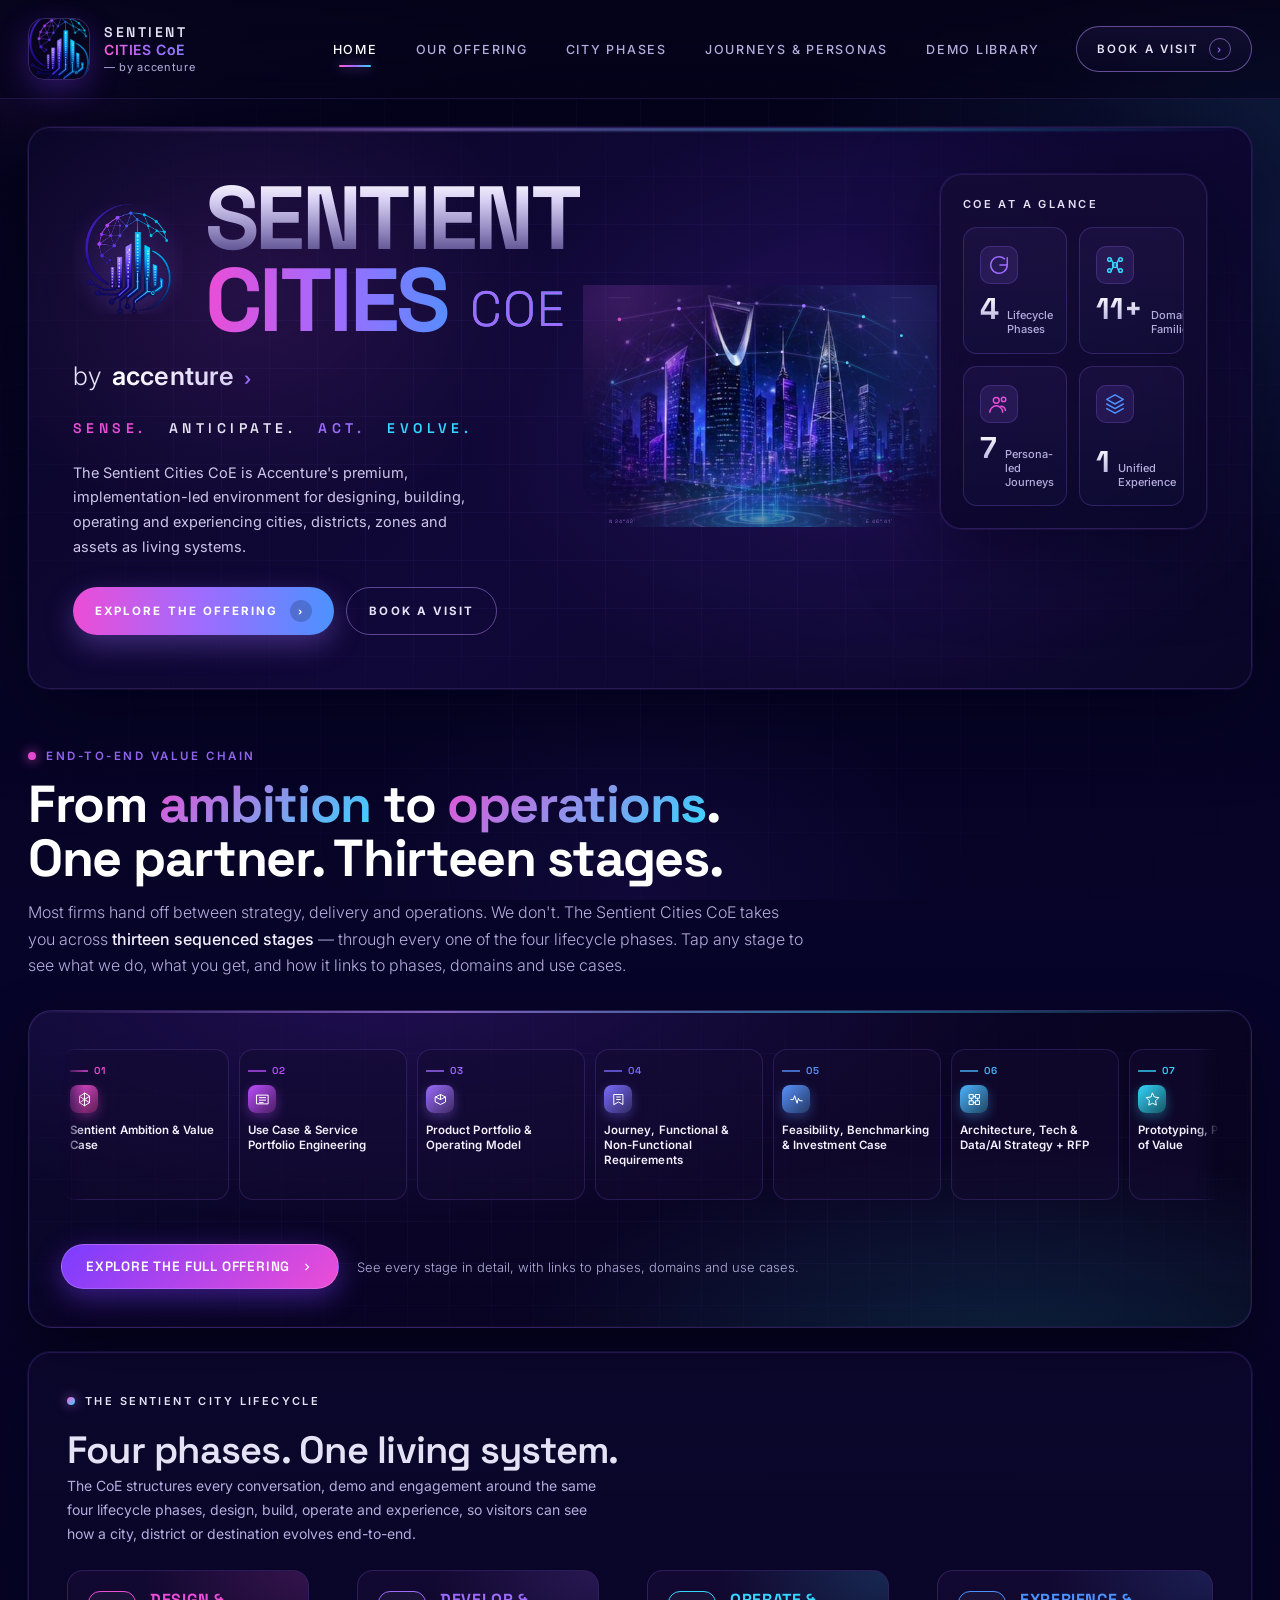
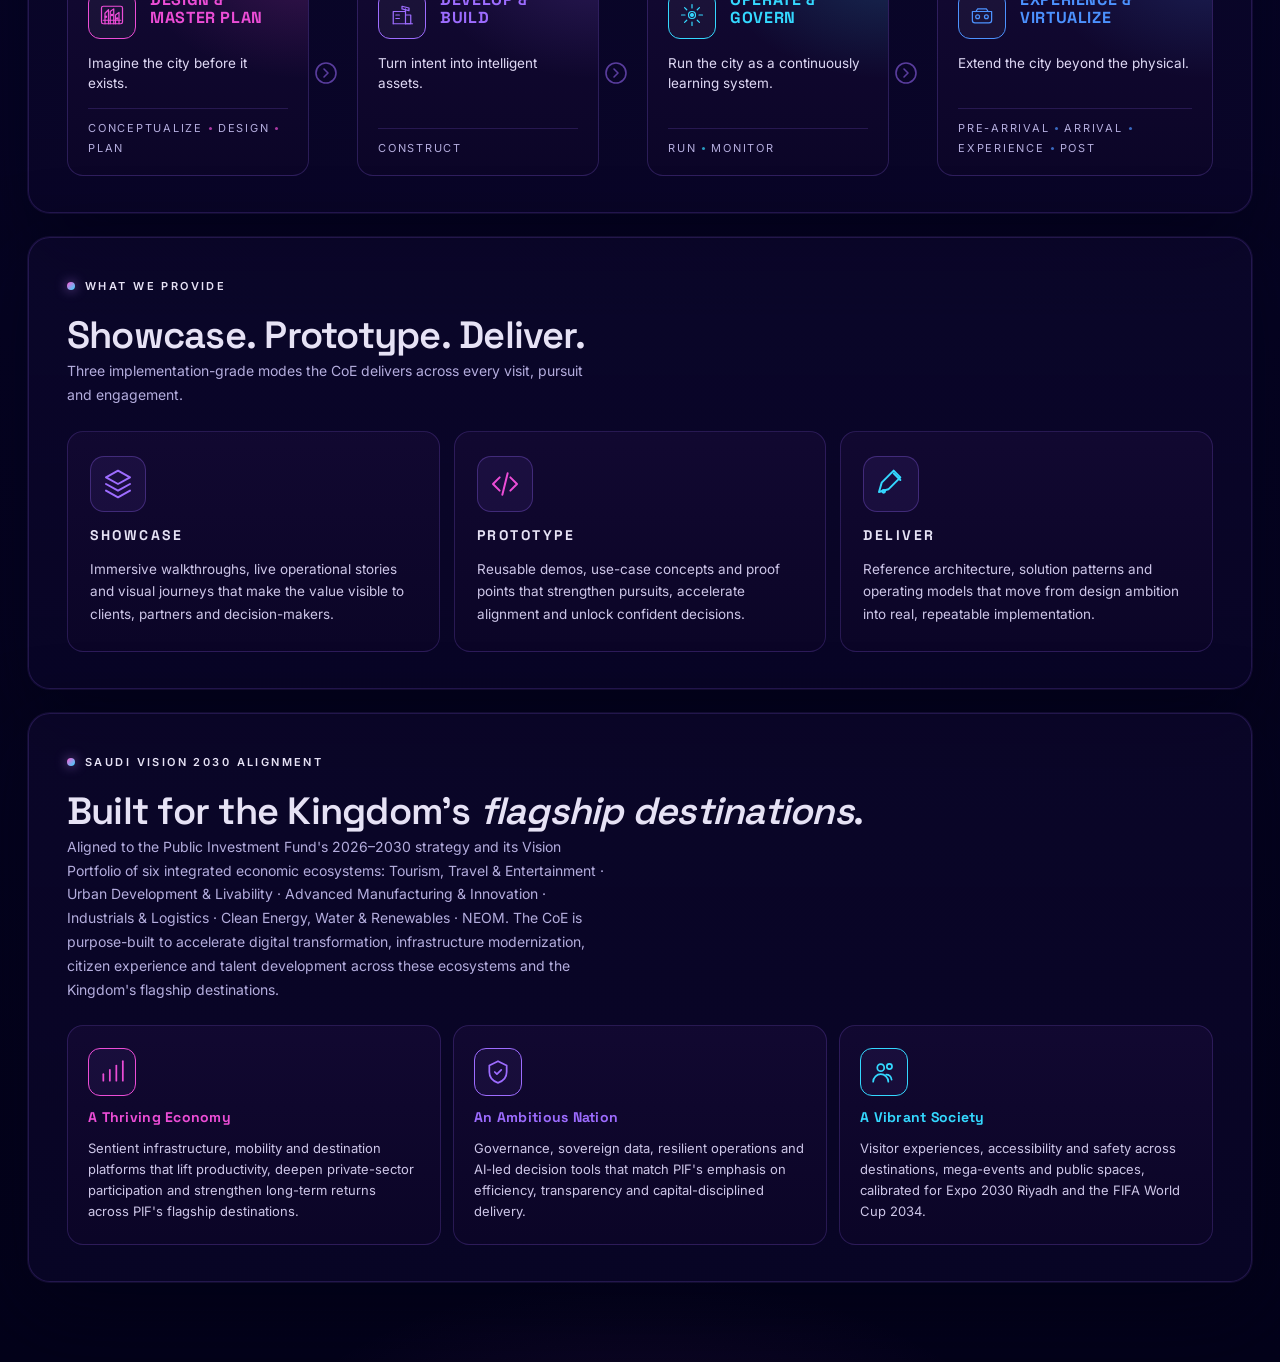
==== commit 62e31697: "Update index.html" ====
--- a/index.html
+++ b/index.html
@@ -932,8 +932,8 @@
 <script>
 window.COE_CONFIG = { apiKey: '__ANTHROPIC_API_KEY__' };
 </script>
-<script src="js/app.js"></script>
-<script src="js/chatbot.js"></script>
-<script src="js/offering.js"></script>
+<script defer src="js/app.js"></script>
+<script defer src="js/chatbot.js"></script>
+<script defer src="js/offering.js"></script>
 </body>
 </html>
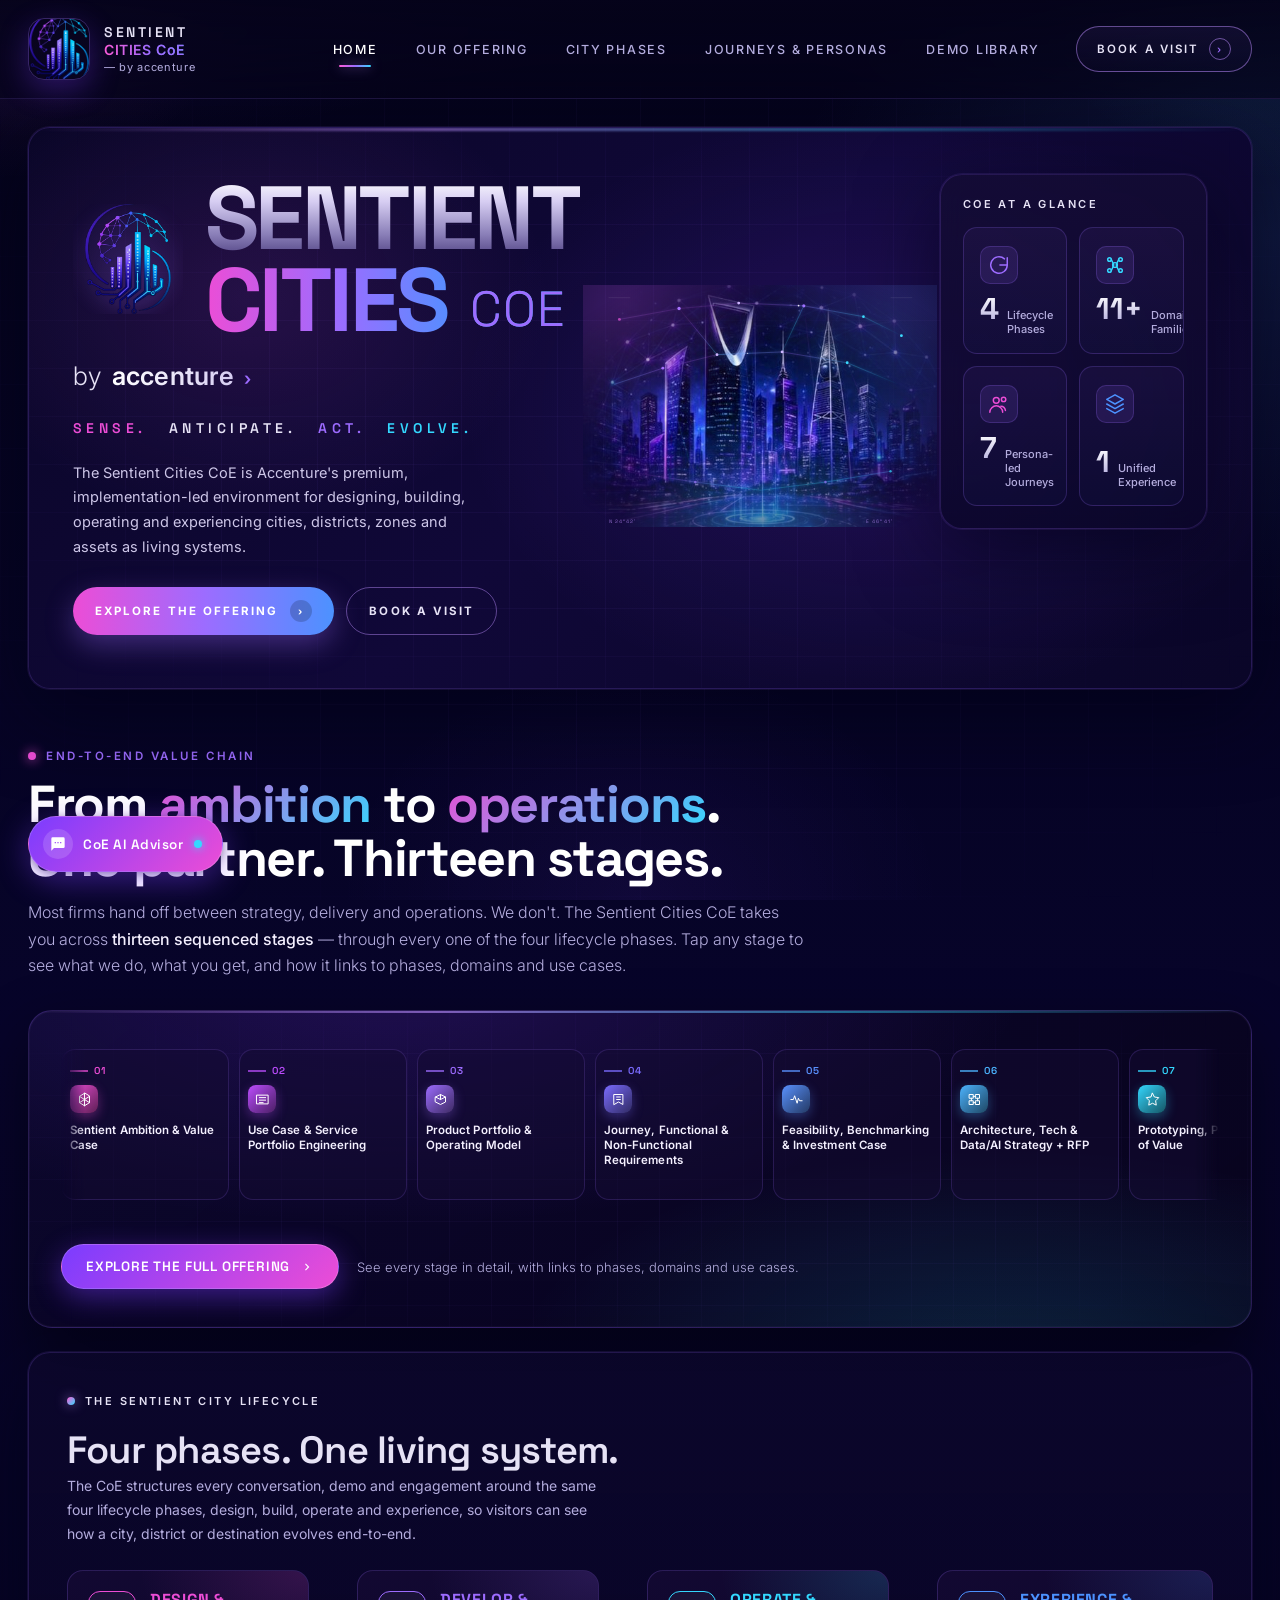
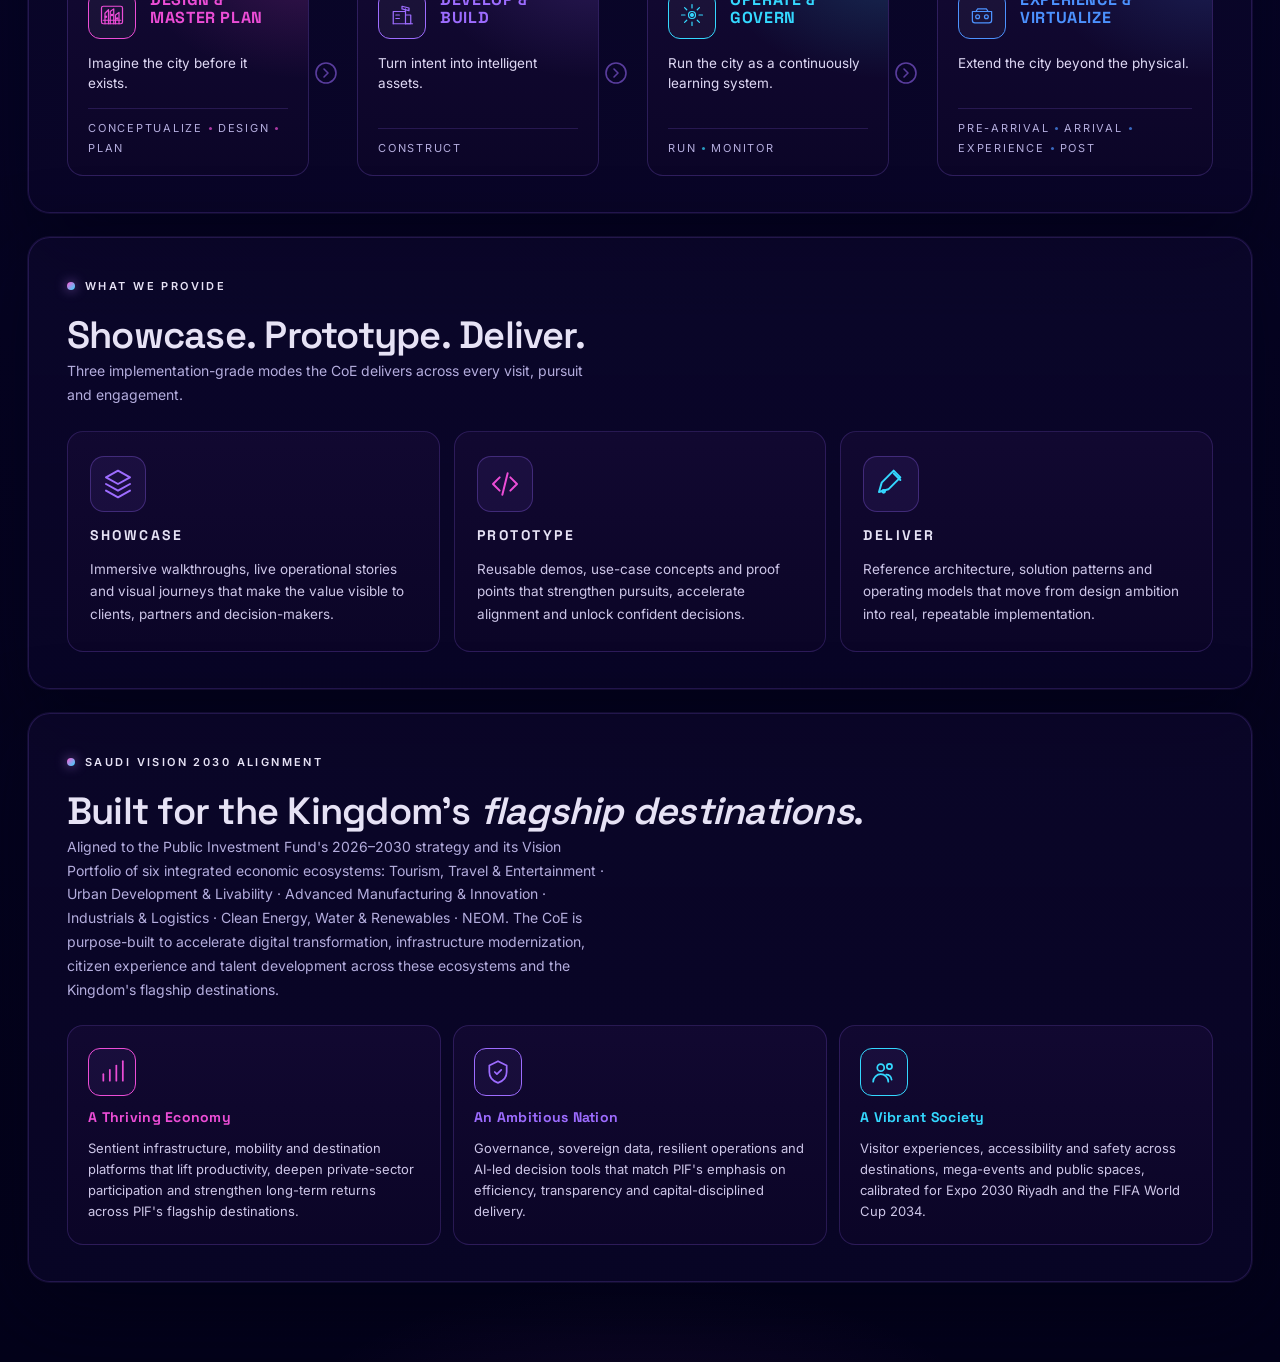
==== commit 03c9bd5b: "Update index.html" ====
--- a/index.html
+++ b/index.html
@@ -615,13 +615,6 @@
 
 </main>
 
-<script>
-<!-- ============================================================
-     SENTIENT CITIES CoE, AI ADVISOR CHATBOT
-     Powered by Claude Sonnet via Anthropic API
-============================================================ -->
-
-<!-- CHATBOT CSS -->
 <style>
 /* ---- Floating trigger button ---- */
 .cbot-trigger{
